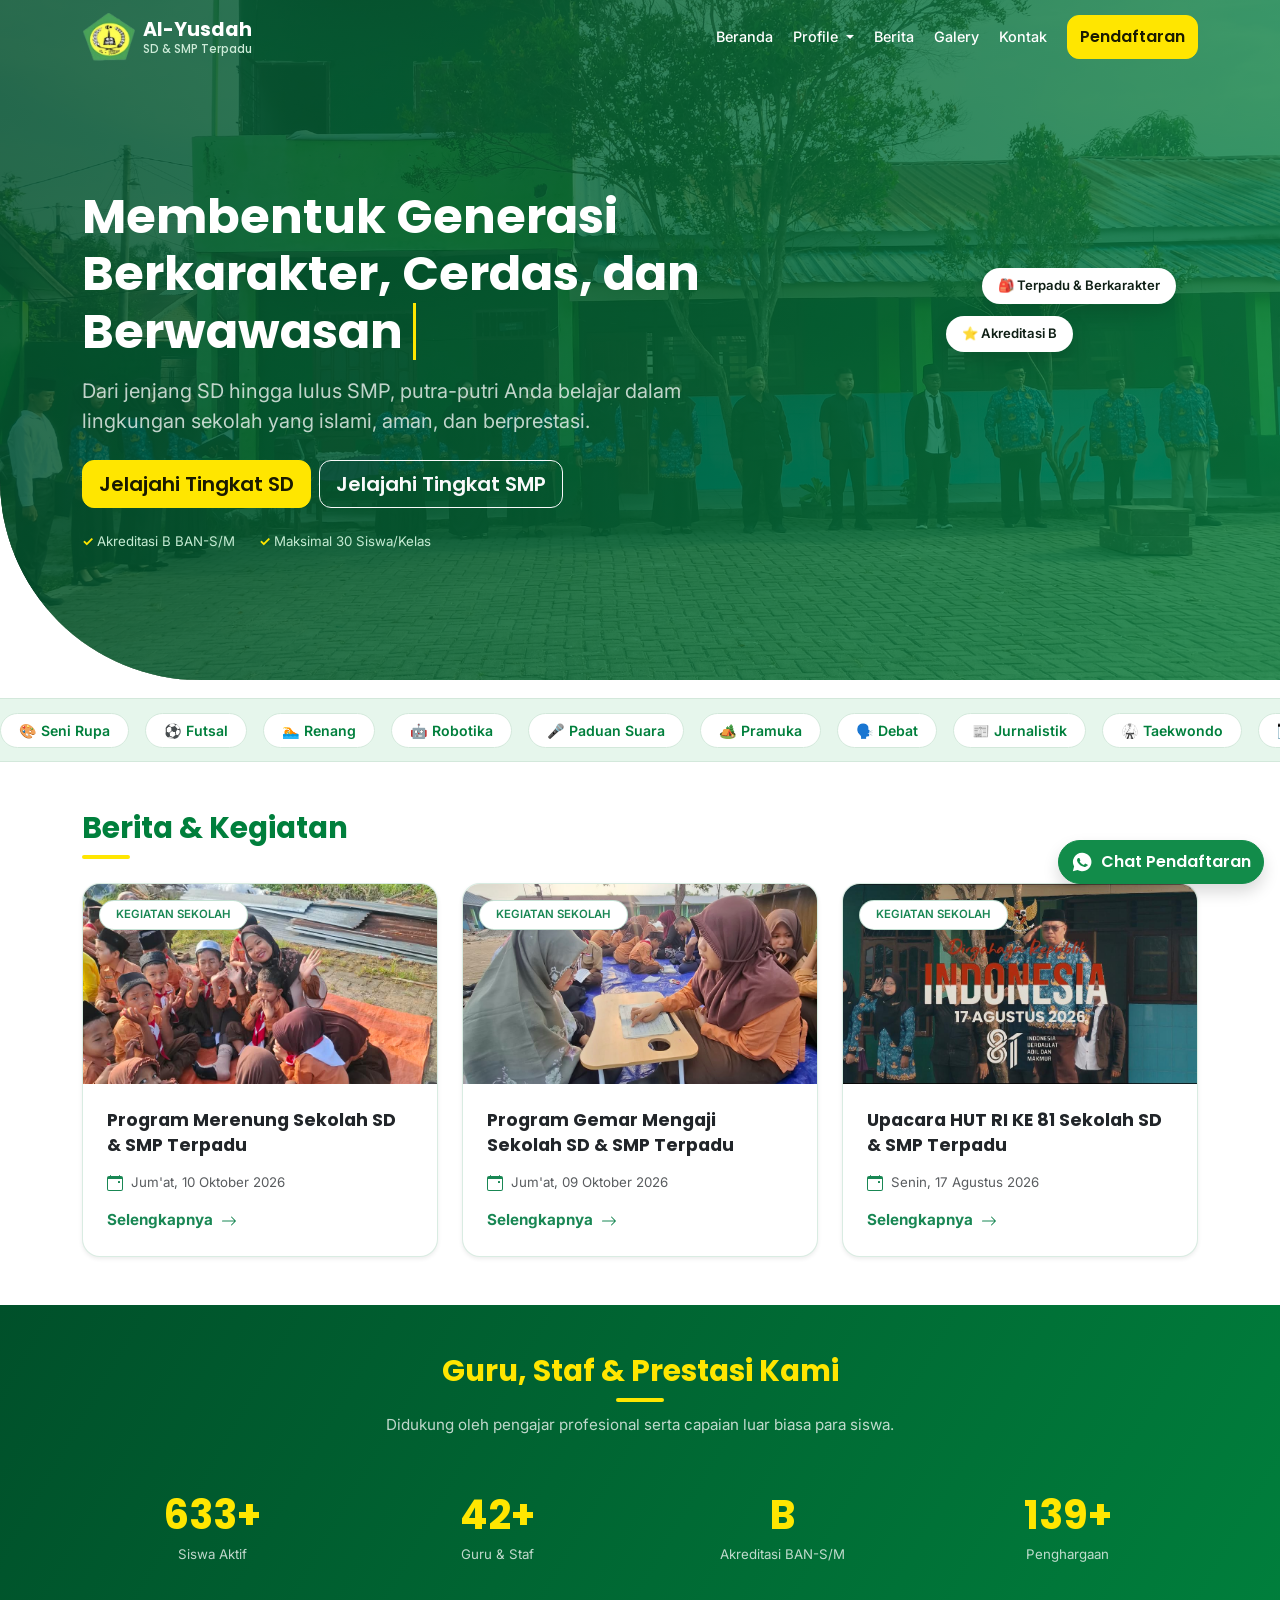
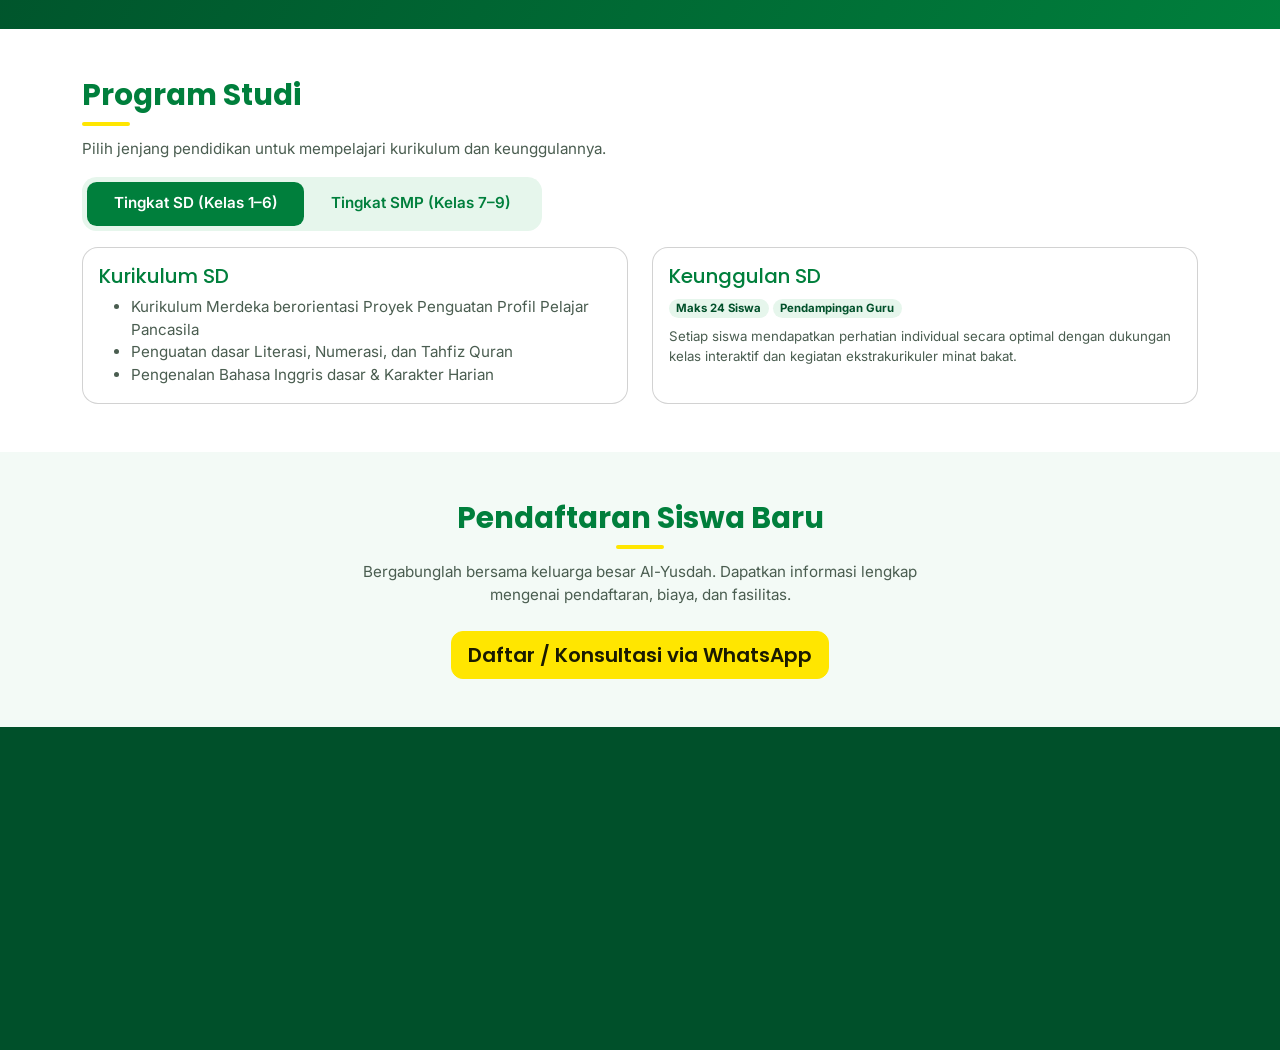
==== index.html @ a2163733 "Add files via upload" ====
<!DOCTYPE html>
<html lang="id">
<head>
  <meta charset="utf-8">
  <meta name="viewport" content="width=device-width, initial-scale=1, viewport-fit=cover">
  <title>Al-Yusdah — SD & SMP Terpadu</title>
  <meta name="description" content="Website Resmi Sekolah SD & SMP Terpadu Al-Yusdah - Membentuk Generasi Berkarakter, Cerdas, dan Berwawasan Global.">
  <meta name="theme-color" content="#007F3C">
  <link rel="icon" href="gambar/favicon.png">

  <!-- Sambungkan lebih awal ke server font & Bootstrap -->
  <link rel="preconnect" href="https://cdn.jsdelivr.net" crossorigin>
  <link rel="preconnect" href="https://fonts.googleapis.com">
  <link rel="preconnect" href="https://fonts.gstatic.com" crossorigin>

  <!-- Foto hero dimuat paling awal -->
  <link rel="preload" as="image" type="image/webp" fetchpriority="high"
        imagesrcset="gambar/hero-800.webp 800w, gambar/hero-1280.wep 1280w, gambar/hero-1920.webp 1920w" imagesizes="100vw">

  <!-- Font -->
  <link rel="preload" as="style" href="https://fonts.googleapis.com/css2?family=Inter:wght@400;500;600&family=Poppins:wght@600;700&display=swap" onload="this.onload=null;this.rel='stylesheet'">
  <noscript><link rel="stylesheet" href="https://fonts.googleapis.com/css2?family=Inter:wght@400;500;600&family=Poppins:wght@600;700&display=swap"></noscript>

  <!-- Bootstrap 5 -->
  <link href="https://cdn.jsdelivr.net/npm/bootstrap@5.3.8/dist/css/bootstrap.min.css" rel="stylesheet" integrity="sha384-sRIl4kxILFvY47J16cr9ZwB07vP4J8+LH7qKQnuqkuIAvNWLzeN8tE5YBujZqJLB" crossorigin="anonymous">

  <!-- Style kustom -->
  <link rel="stylesheet" href="css/style.css">
</head>

<body data-bs-spy="scroll" data-bs-target="#navMenu" data-bs-root-margin="-30% 0px -150% 0px" data-bs-smooth-scroll="true" tabindex="0">

  <!-- ============ MENU NAVBAR ============ -->
  <header class="site-header" id="siteHeader">
    <nav class="navbar navbar-expand-lg">
      <div class="container">

        <a class="navbar-brand d-flex align-items-center gap-2 fw-bold" href="#beranda">
          <picture>
            <img src="gambar/logo-alyusdah.png" alt="Logo Al-Yusdah" width="53" height="48" decoding="async">
          </picture>
          <span class="lh-sm">Al-Yusdah<small class="d-block fw-medium brand-sub">SD &amp; SMP Terpadu</small></span>
        </a>

        <button class="navbar-toggler" type="button" data-bs-toggle="collapse" data-bs-target="#navMenu" aria-controls="navMenu" aria-expanded="false" aria-label="Buka menu">
          <span class="navbar-toggler-icon"></span>
        </button>

        <div class="collapse navbar-collapse" id="navMenu">
          <ul class="navbar-nav ms-auto align-items-lg-center gap-lg-1 pt-3 pt-lg-0">
            <li class="nav-item"><a class="nav-link" href="index.html">Beranda</a></li>
            
            <!-- Dropdown Menu Profile -->
            <li class="nav-item dropdown">
              <a class="nav-link dropdown-toggle" href="#" id="profileDropdown" role="button" data-bs-toggle="dropdown" aria-expanded="false">
                Profile
              </a>
              <ul class="dropdown-menu border-0 shadow-sm" aria-labelledby="profileDropdown">
                <li><a class="dropdown-item" href="sambutan.html">Sambutan</a></li>
                <li><a class="dropdown-item" href="profil.html">Profil Sekolah</a></li>
                <li><a class="dropdown-item" href="guru.html">Guru &amp; Staf</a></li>
                <li><a class="dropdown-item" href="#eskul">Ekstrakurikuler</a></li>
              </ul>
            </li>

            <li class="nav-item"><a class="nav-link" href="berita.html">Berita</a></li>
            <li class="nav-item"><a class="nav-link" href="galery.html">Galery</a></li>
            <li class="nav-item"><a class="nav-link" href="kontak.html">Kontak</a></li>
            <li class="nav-item ms-lg-2 mt-2 mt-lg-0 pb-3 pb-lg-0"><a class="btn btn-warning w-100" href="#daftar">Pendaftaran</a></li>
          </ul>
        </div>

      </div>
    </nav>
  </header>

  <main>

    <!-- ============ HERO ============ -->
    <section class="hero d-flex align-items-center text-white" id="beranda">
      <picture class="hero-bg">
        <img src="gambar/secion-hero.jpeg" alt="" width="1280" height="960" fetchpriority="high" decoding="async">
      </picture>

      <div class="container position-relative">
        <span class="floating-badge fb-1 d-none d-lg-block">🎒 Terpadu &amp; Berkarakter</span>
        <span class="floating-badge fb-2 d-none d-lg-block">⭐ Akreditasi B</span>

        <div class="col-lg-8 col-xl-7">
          <h1 class="fw-bold display-5 mb-3 karakter">Membentuk Generasi Berkarakter, Cerdas, dan Berwawasan <span class="typing-text-1">Global</span></h1>
          <h2 class="fw-bold display-5 mb-3 selamat">Selamat Datang Di Website <span class="typing-text">Alyusdah</span></h2>
          <p class="fs-5 mb-4 text-white opacity-75 paragraf">Dari jenjang SD hingga lulus SMP, putra-putri Anda belajar dalam lingkungan sekolah yang islami, aman, dan berprestasi.</p>

          <div class="d-flex flex-wrap gap-2 mb-4">
            <a class="btn btn-warning btn-lg btn-custom" href="#program" data-tab="tab-btn-sd">Jelajahi Tingkat SD</a>
            <a class="btn btn-outline-light btn-lg btn-custom" href="#program" data-tab="tab-btn-smp">Jelajahi Tingkat SMP</a>
          </div>

          <div class="d-flex flex-wrap column-gap-4 row-gap-1 small trust-badges">
            <span>Akreditasi B BAN-S/M</span>
            <span>Maksimal 30 Siswa/Kelas</span>
          </div>
        </div>
      </div>
    </section>

    <!-- ============ EKSTRAKURIKULER (PITA MARQUEE) ============ -->
    <div class="marquee" id="eskul" aria-label="Ekstrakurikuler">
      <div class="marquee-track" id="marqueeTrack">
        <span>🎨 Seni Rupa</span>
        <span>⚽ Futsal</span>
        <span>🏊 Renang</span>
        <span>🤖 Robotika</span>
        <span>🎤 Paduan Suara</span>
        <span>🏕️ Pramuka</span>
        <span>🗣️ Debat</span>
        <span>📰 Jurnalistik</span>
        <span>🥋 Taekwondo</span>
        <span>🎹 Musik</span>
      </div>
    </div>


    <!-- ============ BERITA ============ -->
    <section class="py-5 cv-auto" id="berita">
      <div class="container">
        <h2 class="sec-title mb-4">Berita &amp; Kegiatan</h2>

        <div class="row row-cols-1 row-cols-md-2 row-cols-lg-3 g-4">
          
          <!-- Card Berita 1 -->
          <div class="col">
            <div class="card card-berita h-100 border-success shadow-sm">
              <div class="position-relative overflow-hidden card-img-wrapper">
                <span class="badge bg-white text-success position-absolute top-0 start-0 m-3 shadow-sm rounded-pill px-3 py-2 fw-semibold border border-success border-opacity-25">
                  KEGIATAN SEKOLAH
                </span>
                <img src="gambar/berita-1.jpeg" class="card-img-top news-img" alt="Gerakan Penghijauan Sekolah" loading="lazy" decoding="async">
              </div>
              <div class="card-body d-flex flex-column p-4">
                <h3 class="h5 fw-bold text-dark mb-3 news-title">
                  Program Merenung Sekolah SD &amp; SMP Terpadu
                </h3>
                <div class="text-muted small mb-3 d-flex align-items-center gap-2">
                  <svg xmlns="http://www.w3.org/2000/svg" width="16" height="16" fill="currentColor" class="bi bi-calendar-event text-success" viewBox="0 0 16 16">
                    <path d="M11 6.5a.5.5 0 0 1 .5-.5h1a.5.5 0 0 1 .5.5v1a.5.5 0 0 1-.5.5h-1a.5.5 0 0 1-.5-.5z"/>
                    <path d="M3.5 0a.5.5 0 0 1 .5.5V1h8V.5a.5.5 0 0 1 1 0V1h1a2 2 0 0 1 2 2v11a2 2 0 0 1-2 2H2a2 2 0 0 1-2-2V3a2 2 0 0 1 2-2h1V.5a.5.5 0 0 1 .5-.5M1 4v10a1 1 0 0 0 1 1h12a1 1 0 0 0 1-1V4z"/>
                  </svg>
                  <span>Jum'at, 10 Oktober 2026</span>
                </div>
                <a href="#" class="text-success text-decoration-none fw-bold mt-auto d-inline-flex align-items-center gap-2 news-link">
                  Selengkapnya 
                  <svg xmlns="http://www.w3.org/2000/svg" width="16" height="16" fill="currentColor" class="bi bi-arrow-right" viewBox="0 0 16 16">
                    <path fill-rule="evenodd" d="M1 8a.5.5 0 0 1 .5-.5h11.793l-3.147-3.146a.5.5 0 0 1 .708-.708l4 4a.5.5 0 0 1 0 .708l-4 4a.5.5 0 0 1-.708-.708L13.293 8.5H1.5A.5.5 0 0 1 1 8"/>
                  </svg>
                </a>
              </div>
            </div>
          </div>

          <!-- Card Berita 2 -->
          <div class="col">
            <div class="card card-berita h-100 border-success shadow-sm">
              <div class="position-relative overflow-hidden card-img-wrapper">
                <span class="badge bg-white text-success position-absolute top-0 start-0 m-3 shadow-sm rounded-pill px-3 py-2 fw-semibold border border-success border-opacity-25">
                  KEGIATAN SEKOLAH
                </span>
                <img src="gambar/berita-3.jpeg" class="card-img-top news-img" alt="Gerakan Penghijauan Sekolah" loading="lazy" decoding="async">
              </div>
              <div class="card-body d-flex flex-column p-4">
                <h3 class="h5 fw-bold text-dark mb-3 news-title">
                  Program Gemar Mengaji Sekolah SD &amp; SMP Terpadu
                </h3>
                <div class="text-muted small mb-3 d-flex align-items-center gap-2">
                  <svg xmlns="http://www.w3.org/2000/svg" width="16" height="16" fill="currentColor" class="bi bi-calendar-event text-success" viewBox="0 0 16 16">
                    <path d="M11 6.5a.5.5 0 0 1 .5-.5h1a.5.5 0 0 1 .5.5v1a.5.5 0 0 1-.5.5h-1a.5.5 0 0 1-.5-.5z"/>
                    <path d="M3.5 0a.5.5 0 0 1 .5.5V1h8V.5a.5.5 0 0 1 1 0V1h1a2 2 0 0 1 2 2v11a2 2 0 0 1-2 2H2a2 2 0 0 1-2-2V3a2 2 0 0 1 2-2h1V.5a.5.5 0 0 1 .5-.5M1 4v10a1 1 0 0 0 1 1h12a1 1 0 0 0 1-1V4z"/>
                  </svg>
                  <span>Jum'at, 09 Oktober 2026</span>
                </div>
                <a href="#" class="text-success text-decoration-none fw-bold mt-auto d-inline-flex align-items-center gap-2 news-link">
                  Selengkapnya 
                  <svg xmlns="http://www.w3.org/2000/svg" width="16" height="16" fill="currentColor" class="bi bi-arrow-right" viewBox="0 0 16 16">
                    <path fill-rule="evenodd" d="M1 8a.5.5 0 0 1 .5-.5h11.793l-3.147-3.146a.5.5 0 0 1 .708-.708l4 4a.5.5 0 0 1 0 .708l-4 4a.5.5 0 0 1-.708-.708L13.293 8.5H1.5A.5.5 0 0 1 1 8"/>
                  </svg>
                </a>
              </div>
            </div>
          </div>

          <!-- Card Berita 3 -->
          <div class="col">
            <div class="card card-berita h-100 border-success shadow-sm">
              <div class="position-relative overflow-hidden card-img-wrapper">
                <span class="badge bg-white text-success position-absolute top-0 start-0 m-3 shadow-sm rounded-pill px-3 py-2 fw-semibold border border-success border-opacity-25">
                  KEGIATAN SEKOLAH
                </span>
                <img src="gambar/berita-2.jpeg" class="card-img-top news-img" alt="Gerakan Penghijauan Sekolah" loading="lazy" decoding="async">
              </div>
              <div class="card-body d-flex flex-column p-4">
                <h3 class="h5 fw-bold text-dark mb-3 news-title">
                  Upacara HUT RI KE 81 Sekolah SD &amp; SMP Terpadu
                </h3>
                <div class="text-muted small mb-3 d-flex align-items-center gap-2">
                  <svg xmlns="http://www.w3.org/2000/svg" width="16" height="16" fill="currentColor" class="bi bi-calendar-event text-success" viewBox="0 0 16 16">
                    <path d="M11 6.5a.5.5 0 0 1 .5-.5h1a.5.5 0 0 1 .5.5v1a.5.5 0 0 1-.5.5h-1a.5.5 0 0 1-.5-.5z"/>
                    <path d="M3.5 0a.5.5 0 0 1 .5.5V1h8V.5a.5.5 0 0 1 1 0V1h1a2 2 0 0 1 2 2v11a2 2 0 0 1-2 2H2a2 2 0 0 1-2-2V3a2 2 0 0 1 2-2h1V.5a.5.5 0 0 1 .5-.5M1 4v10a1 1 0 0 0 1 1h12a1 1 0 0 0 1-1V4z"/>
                  </svg>
                  <span>Senin, 17 Agustus 2026</span>
                </div>
                <a href="#" class="text-success text-decoration-none fw-bold mt-auto d-inline-flex align-items-center gap-2 news-link">
                  Selengkapnya 
                  <svg xmlns="http://www.w3.org/2000/svg" width="16" height="16" fill="currentColor" class="bi bi-arrow-right" viewBox="0 0 16 16">
                    <path fill-rule="evenodd" d="M1 8a.5.5 0 0 1 .5-.5h11.793l-3.147-3.146a.5.5 0 0 1 .708-.708l4 4a.5.5 0 0 1 0 .708l-4 4a.5.5 0 0 1-.708-.708L13.293 8.5H1.5A.5.5 0 0 1 1 8"/>
                  </svg>
                </a>
              </div>
            </div>
          </div>


        </div>
      </div>
    </section>


    <!-- ============ FASILITAS ============ -->
    <!-- <section class="py-5 bg-soft cv-auto" id="fasilitas">
      <div class="container">
        <h2 class="sec-title">Fasilitas Modern</h2>
        <p class="text-secondary mb-4">Sarana lengkap untuk menunjang kegiatan belajar mengajar yang efektif.</p>

        <div class="row row-cols-1 row-cols-sm-2 row-cols-lg-3 g-4">
          <div class="col"><div class="card card-lift h-100"><div class="card-body">
            <div class="icon-box mb-3">💻</div>
            <h3 class="h6 fw-semibold">Laboratorium Komputer</h3>
            <p class="text-secondary small mb-0">Komputer modern dengan akses internet berkecepatan tinggi untuk pembelajaran IT.</p>
          </div></div></div>
          <div class="col"><div class="card card-lift h-100"><div class="card-body">
            <div class="icon-box mb-3">📚</div>
            <h3 class="h6 fw-semibold">Perpustakaan Lengkap</h3>
            <p class="text-secondary small mb-0">Koleksi buku pembelajaran, literatur Islami, dan ruang baca yang nyaman.</p>
          </div></div></div>
          <div class="col"><div class="card card-lift h-100"><div class="card-body">
            <div class="icon-box mb-3">⚽</div>
            <h3 class="h6 fw-semibold">Lapangan Olahraga</h3>
            <p class="text-secondary small mb-0">Area olahraga serbaguna untuk Futsal, Basket, Voli, dan Upacara Bendera.</p>
          </div></div></div>
          <div class="col"><div class="card card-lift h-100"><div class="card-body">
            <div class="icon-box mb-3">❄️</div>
            <h3 class="h6 fw-semibold">Ruang Kelas Ber-AC</h3>
            <p class="text-secondary small mb-0">Ruang belajar bersih, sejuk, dilengkapi proyektor multimedia.</p>
          </div></div></div>
          <div class="col"><div class="card card-lift h-100"><div class="card-body">
            <div class="icon-box mb-3">🔬</div>
            <h3 class="h6 fw-semibold">Laboratorium Sains</h3>
            <p class="text-secondary small mb-0">Peralatan praktikum IPA lengkap untuk eksplorasi eksperimen langsung.</p>
          </div></div></div>
          <div class="col"><div class="card card-lift h-100"><div class="card-body">
            <div class="icon-box mb-3">🚌</div>
            <h3 class="h6 fw-semibold">Antar-Jemput</h3>
            <p class="text-secondary small mb-0">Armada bus sekolah aman dengan pendamping staf terpercaya.</p>
          </div></div></div>
        </div>
      </div>
    </section> -->

    <!-- ============ PRESTASI & GURU / STAF ============ -->
    <section class="py-5 stats-section text-white cv-auto" id="guru">
      <div class="container">
        <div class="text-center mb-4">
          <h2 class="sec-title text-warning" id="prestasi">Guru, Staf &amp; Prestasi Kami</h2>
          <p class="text-white opacity-75">Didukung oleh pengajar profesional serta capaian luar biasa para siswa.</p>
        </div>

        <div class="row row-cols-2 row-cols-md-4 g-4 text-center my-3">
          <div class="col"><div class="stat-num" data-target="850">850+</div><p class="opacity-75 small mb-0">Siswa Aktif</p></div>
          <div class="col"><div class="stat-num" data-target="64">64+</div><p class="opacity-75 small mb-0">Guru &amp; Staf</p></div>
          <div class="col"><div class="stat-num">B</div><p class="opacity-75 small mb-0">Akreditasi BAN-S/M</p></div>
          <div class="col"><div class="stat-num" data-target="210">210+</div><p class="opacity-75 small mb-0">Penghargaan</p></div>
        </div>

        <!-- <div class="row row-cols-1 row-cols-md-3 g-3 mt-3">
          <div class="col"><div class="bg-white text-secondary border-start border-5 border-warning rounded-3 p-3 h-100">
            <b class="d-block text-body">Juara 1 OSN Matematika</b>Tingkat Kota Medan, Kategori SMP
          </div></div>
          <div class="col"><div class="bg-white text-secondary border-start border-5 border-warning rounded-3 p-3 h-100">
            <b class="d-block text-body">Sekolah Adiwiyata</b>Penghargaan Lingkungan Hidup Tingkat Provinsi
          </div></div>
          <div class="col"><div class="bg-white text-secondary border-start border-5 border-warning rounded-3 p-3 h-100">
            <b class="d-block text-body">Juara 2 Cerdas Cermat</b>Kompetisi Literasi SD Tingkat Kota
          </div></div>
        </div> -->
      </div>
    </section>
    
    
    <!-- ============ PROGRAM ============ -->
    <section class="py-5 cv-auto" id="program">
      <div class="container">
        <h2 class="sec-title">Program Studi</h2>
        <p class="text-secondary">Pilih jenjang pendidikan untuk mempelajari kurikulum dan keunggulannya.</p>

        <ul class="nav nav-pills my-3" role="tablist">
          <li class="nav-item flex-fill" role="presentation"><button class="nav-link active w-100" id="tab-btn-sd" data-bs-toggle="pill" data-bs-target="#tab-sd" type="button" role="tab" aria-controls="tab-sd" aria-selected="true">Tingkat SD (Kelas 1–6)</button></li>
          <li class="nav-item flex-fill" role="presentation"><button class="nav-link w-100" id="tab-btn-smp" data-bs-toggle="pill" data-bs-target="#tab-smp" type="button" role="tab" aria-controls="tab-smp" aria-selected="false">Tingkat SMP (Kelas 7–9)</button></li>
        </ul>

        <div class="tab-content">
          <!-- Isi tab SD -->
          <div class="tab-pane fade show active" id="tab-sd" role="tabpanel" aria-labelledby="tab-btn-sd" tabindex="0">
            <div class="row row-cols-1 row-cols-md-2 g-4">
              <div class="col"><div class="card card-lift h-100"><div class="card-body">
                <h3 class="h5 text-primary">Kurikulum SD</h3>
                <ul class="text-secondary mb-0">
                  <li>Kurikulum Merdeka berorientasi Proyek Penguatan Profil Pelajar Pancasila</li>
                  <li>Penguatan dasar Literasi, Numerasi, dan Tahfiz Quran</li>
                  <li>Pengenalan Bahasa Inggris dasar &amp; Karakter Harian</li>
                </ul>
              </div></div></div>
              <div class="col"><div class="card card-lift h-100"><div class="card-body">
                <h3 class="h5 text-primary">Keunggulan SD</h3>
                <div class="mb-2">
                  <span class="badge rounded-pill bg-primary-subtle text-primary-emphasis">Maks 24 Siswa</span>
                  <span class="badge rounded-pill bg-primary-subtle text-primary-emphasis">Pendampingan Guru</span>
                </div>
                <p class="text-secondary small mb-0">Setiap siswa mendapatkan perhatian individual secara optimal dengan dukungan kelas interaktif dan kegiatan ekstrakurikuler minat bakat.</p>
              </div></div></div>
            </div>
          </div>

          <!-- Isi tab SMP -->
          <div class="tab-pane fade" id="tab-smp" role="tabpanel" aria-labelledby="tab-btn-smp" tabindex="0">
            <div class="row row-cols-1 row-cols-md-2 g-4">
              <div class="col"><div class="card card-lift h-100"><div class="card-body">
                <h3 class="h5 text-primary">Kurikulum SMP</h3>
                <ul class="text-secondary mb-0">
                  <li>Penguatan bidang STEM (Sains, Teknologi, Engineering, dan Matematika)</li>
                  <li>Program Bahasa Inggris Praktis dan Digital Literacy</li>
                  <li>Bimbingan Persiapan SMA Unggulan &amp; Konseling Karir</li>
                </ul>
              </div></div></div>
              <div class="col"><div class="card card-lift h-100"><div class="card-body">
                <h3 class="h5 text-primary">Keunggulan SMP</h3>
                <div class="mb-2">
                  <span class="badge rounded-pill bg-primary-subtle text-primary-emphasis">Public Speaking</span>
                  <span class="badge rounded-pill bg-primary-subtle text-primary-emphasis">Riset Sederhana</span>
                </div>
                <p class="text-secondary small mb-0">Pengembangan kepemimpinan, organisasi, serta persiapan siswa berprestasi dalam kompetisi akademik maupun non-akademik.</p>
              </div></div></div>
            </div>
          </div>
        </div>
      </div>
    </section>

    

    <!-- ============ PENDAFTARAN ============ -->
    <section class="py-5 bg-soft text-center cv-auto" id="daftar">
      <div class="container">
        <h2 class="sec-title">Pendaftaran Siswa Baru</h2>
        <p class="text-secondary col-lg-6 mx-auto mb-4">Bergabunglah bersama keluarga besar Al-Yusdah. Dapatkan informasi lengkap mengenai pendaftaran, biaya, dan fasilitas.</p>
        <a class="btn btn-warning btn-lg" href="https://wa.me/6281200000000?text=Halo%20Admin%20Al-Yusdah,%20saya%20ingin%20bertanya%20informasi%20pendaftaran." target="_blank" rel="noopener">Daftar / Konsultasi via WhatsApp</a>
      </div>
    </section>

  </main>

  <!-- ============ FOOTER ============ -->
  <footer id="kontak" class="bg-brand-dark text-white pt-5 pb-3 cv-auto">
    <div class="container">
      <div class="row g-4 mb-4">

        <div class="col-12 col-lg-5">
          <h3 class="h6 text-warning mb-3">Lokasi Sekolah</h3>
          <div class="bg-soft text-body rounded-3 p-3 text-center">
            <p class="mb-3"><strong>SD &amp; SMP Terpadu Al-Yusdah</strong><br>Jl. Pendidikan No. 12, Medan, Sumatera Utara</p>
            <a class="btn btn-primary btn-sm" href="https://www.google.com/maps?q=3.6134,98.8161" target="_blank" rel="noopener">Buka di Google Maps</a>
          </div>
        </div>

        <div class="col-12 col-sm-6 col-lg-3 ms-3">
          <h3 class="h6 text-warning mb-3">Menu</h3>
            <p class="mb-1"><a href="#beranda" class="text-white text-decoration-none opacity-75">Beranda</a></p>
            <p class="mb-1"><a href="#profil-sekolah" class="text-white text-decoration-none opacity-75">Profil Sekolah</a></p>
            <p class="mb-1"><a href="#fasilitas" class="text-white text-decoration-none opacity-75">Fasilitas</a></p>
            <p class="mb-1"><a href="#berita" class="text-white text-decoration-none opacity-75">Berita</a></p>
        </div>

        <div class="col-12 col-sm-6 col-lg-3">
          <h3 class="h6 text-warning mb-3">Kontak &amp; Operasional</h3>
          <p class="small mb-2"><strong>Jam Kerja:</strong> Senin – Jumat (07.00 – 15.00 WIB)</p>
          <p class="small mb-4"><strong>Telepon:</strong> (061) 0000-000</p>
          <h3 class="h6 text-warning mb-3">Media Sosial</h3>
          <div class="d-flex gap-2">
            <a class="btn btn-outline-light btn-sm" href="#">Instagram</a>
            <a class="btn btn-outline-light btn-sm" href="#">YouTube</a>
          </div>
        </div>

      </div>
      <div class="border-top border-light border-opacity-25 pt-3 text-center small opacity-75">
        © <span id="year">2026</span> Sekolah Terpadu Al-Yusdah. All rights reserved.
      </div>
    </div>
  </footer>

  <!-- ============ TOMBOL WHATSAPP MELAYANG ============ -->
  <a class="btn btn-success rounded-pill position-fixed bottom-0 end-0 m-3 shadow d-flex align-items-center gap-2 wa-float" href="https://wa.me/6281200000000?text=Halo%20Admin%20Al-Yusdah,%20saya%20ingin%20bertanya." target="_blank" rel="noopener" aria-label="Chat via WhatsApp">
    <svg width="22" height="22" viewBox="0 0 24 24" fill="currentColor" aria-hidden="true"><path d="M12 2a10 10 0 0 0-8.6 15l-1.4 5 5.2-1.4A10 10 0 1 0 12 2zm5.3 14.2c-.2.6-1.300 1.200-1.800 1.200-.5.100-1 .2-3.200-.7-2.700-1.100-4.400-3.800-4.600-4-.100-.2-1.100-1.400-1.100-2.700s.7-1.900.9-2.200c.2-.2.5-.3.700-.3h.5c.2 0 .4 0 .6.500l.8 2c.1.2.1.4 0 .5l-.4.600c-.1.200-.3.300-.1.600.2.300.8 1.300 1.700 2 1.100 1 2.100 1.300 2.400 1.400.3.100.5.100.6-.1l.9-1.100c.2-.2.4-.2.600-.1l1.900.9c.3.100.5.200.5.300.100.100.100.600-.1 1.200z"/></svg>
    <span class="d-none d-sm-inline">Chat Pendaftaran</span>
  </a>

  <!-- Toast Bootstrap -->
  <div class="toast-container position-fixed bottom-0 start-50 translate-middle-x p-3">
    <div id="toast" class="toast align-items-center text-bg-success border-0" role="status" aria-live="polite" aria-atomic="true">
      <div class="d-flex"><div class="toast-body" id="toastText"></div><button type="button" class="btn-close btn-close-white me-2 m-auto" data-bs-dismiss="toast" aria-label="Tutup"></button></div>
    </div>
  </div>

  <script src="https://cdn.jsdelivr.net/npm/bootstrap@5.3.8/dist/js/bootstrap.bundle.min.js" integrity="sha384-FKyoEForCGlyvwx9Hj09JcYn3nv7wiPVlz7YYwJrWVcXK/BmnVDxM+D2scQbITxI" crossorigin="anonymous" defer></script>
  <script src="js/script.js" defer></script>

</body>
</html>
---- css/style.css ----
/* =====================================================================
   STYLE.CSS : Penyesuaian Elemen & Tema Sekolah Al-Yusdah
   ===================================================================== */

/* ---------- 1. VARIABEL WARNA & TEMA ---------- */
:root {
  --bs-primary: #007F3C;
  --bs-primary-rgb: 0, 127, 60;
  --bs-primary-bg-subtle: #E6F6EC;
  --bs-primary-border-subtle: #B5E3C8;
  --bs-primary-text-emphasis: #00502A;

  --bs-warning: #FFE600;
  --bs-warning-rgb: 255, 230, 0;

  --bs-secondary: #4A5D50;
  --bs-secondary-rgb: 74, 93, 80;

  --bs-link-color: #007F3C;
  --bs-link-color-rgb: 0, 127, 60;
  --bs-link-hover-color: #00502A;
  --bs-link-hover-color-rgb: 0, 80, 42;

  --bs-body-font-family: Inter, system-ui, -apple-system, sans-serif;
  --bs-body-font-size: 0.95rem;
  --bs-body-color: #0F1F15;
  --bs-body-color-rgb: 15, 31, 21;
  --bs-border-color: #D3E8DB;

  --brand-dark: #00502A;
  --mint: #E6F6EC;
  --sage: #B5E3C8;
  --soft: #F3FAF6;
}

/* ---------- 2. PENGATURAN DASAR ---------- */
html {
  scroll-behavior: smooth;
  scroll-padding-top: 80px;
}

body {
  overflow-x: hidden;
}

h1, h2, h3, h4, h5, h6, 
.btn, 
.navbar-brand {
  font-family: Poppins, system-ui, sans-serif;
}

.bg-soft {
  background-color: var(--soft);
}

.bg-brand-dark {
  background-color: var(--brand-dark);
}

.cv-auto {
  content-visibility: auto;
  contain-intrinsic-size: auto 600px;
}

/* Judul Bagian */
.sec-title {
  color: var(--bs-primary);
  font-weight: 700;
  font-size: clamp(1.4rem, 2.5vw, 1.85rem);
  position: relative;
  padding-bottom: 0.85rem;
  margin-bottom: 0.75rem;
}

.sec-title::after {
  content: "";
  position: absolute;
  left: 0;
  bottom: 0;
  width: 48px;
  height: 4px;
  border-radius: 2px;
  background: var(--bs-warning);
}

.text-center .sec-title::after {
  left: 50%;
  transform: translateX(-50%);
}

/* ---------- 3. TOMBOL ---------- */
.btn {
  border-radius: 0.75rem;
  font-weight: 600;
  min-height: 44px;
  display: inline-flex;
  align-items: center;
  justify-content: center;
}

.btn-sm {
  min-height: 36px;
}

.btn-primary {
  --bs-btn-bg: #007F3C;
  --bs-btn-border-color: #007F3C;
  --bs-btn-hover-bg: #00502A;
  --bs-btn-hover-border-color: #00502A;
  --bs-btn-active-bg: #00502A;
  --bs-btn-active-border-color: #00502A;
  --bs-btn-disabled-bg: #007F3C;
  --bs-btn-disabled-border-color: #007F3C;
}

.btn-warning {
  --bs-btn-color: #1A1A00;
  --bs-btn-bg: #FFE600;
  --bs-btn-border-color: #FFE600;
  --bs-btn-hover-color: #1A1A00;
  --bs-btn-hover-bg: #F2D800;
  --bs-btn-hover-border-color: #F2D800;
  --bs-btn-active-color: #1A1A00;
  --bs-btn-active-bg: #E6CC00;
  --bs-btn-active-border-color: #E6CC00;
}

.wa-float {
  --bs-btn-bg: #128C4A;
  --bs-btn-border-color: #128C4A;
  --bs-btn-hover-bg: #0E7A40;
  --bs-btn-hover-border-color: #0E7A40;
  --bs-btn-hover-color: #fff;
  z-index: 1030;
  margin-bottom: max(1rem, env(safe-area-inset-bottom)) !important;
}



/* ---------- 4. HEADER & NAVBAR ---------- */
.site-header {
  position: fixed;
  top: 0;
  left: 0;
  right: 0;
  z-index: 1040;
  transition: background 0.3s, box-shadow 0.3s;
}

.site-header .navbar-brand {
  color: #fff;
  font-size: 1.2rem;
}

.site-header .brand-sub {
  color: #CDEBD8;
  font-size: 0.72rem;
}

.site-header .nav-link {
  color: #fff;
  font-size: 0.9rem;
  font-weight: 500;
  border-radius: 0.5rem;
}

.site-header .nav-link:hover,
.site-header .nav-link.active {
  background: rgba(255, 255, 255, 0.18);
  color: #fff;
}

.site-header .navbar-toggler {
  border-color: rgba(255, 255, 255, 0.55);
}

.site-header .navbar-toggler-icon {
  filter: invert(1);
}

.site-header .navbar-toggler:focus {
  box-shadow: 0 0 0 0.2rem rgba(255, 230, 0, 0.4);
}

/* Header saat di-scroll (Solid White) */
.site-header.solid {
  background: rgba(255, 255, 255, 0.96);
  box-shadow: 0 2px 14px rgba(0, 80, 42, 0.12);
}

.site-header.solid .navbar-brand {
  color: var(--bs-primary);
}

.site-header.solid .brand-sub {
  color: var(--bs-secondary);
}

.site-header.solid .nav-link {
  color: var(--bs-body-color);
}

.site-header.solid .nav-link:hover,
.site-header.solid .nav-link.active {
  background: var(--mint);
  color: var(--bs-primary);
}

.site-header.solid .navbar-toggler {
  border-color: var(--bs-border-color);
}

.site-header.solid .navbar-toggler-icon {
  filter: none;
}

/* Warna saat item dropdown diklik (Active) */
.dropdown-item:active,
.dropdown-item.active {
  background-color: #007F3C !important; /* Ubah dengan warna latar pilihanmu */
  color: #ffffff !important;           /* Ubah warna teksnya */
}

/* Warna saat kursor diarahkan ke item dropdown (Hover) */
.dropdown-item:hover {
  background-color: #e8f5e9 !important; /* Warna latar saat hover */
  color: #007F3C !important;           /* Warna teks saat hover */
}

/* Warna tombol utama dropdown saat sedang terbuka/diklik */
.dropdown-toggle.show {
  color: #007F3C !important;
}

/* ---------- 5. HERO SECTION ---------- */
.hero {
  position: relative;
  overflow: hidden;
  padding: 140px 0 80px;
  min-height: clamp(520px, 80vh, 680px);
  background: linear-gradient(135deg, var(--brand-dark), var(--bs-primary));
  border-bottom-left-radius: 200px;
  margin-bottom: 18px;
}

.hero-bg {
  position: absolute;
  inset: 0;
  z-index: 0;
}

.hero-bg img {
  width: 100%;
  height: 100%;
  object-fit: cover;
  object-position: center 60%;
  display: block;
}

.hero::before {
  content: "";
  position: absolute;
  inset: 0;
  z-index: 1;
  background: linear-gradient(105deg, rgba(0, 80, 42, 0.82) 0%, rgba(0, 127, 60, 0.75) 100%);
}

.hero > .container {
  z-index: 2;
}

.trust-badges {
  color: #C5EBD3;
}

.trust-badges span::before {
  content: "✓ ";
  color: var(--bs-warning);
  font-weight: 700;
}

.floating-badge {
  position: absolute;
  background: #fff;
  color: var(--bs-body-color);
  padding: 8px 16px;
  border-radius: 999px;
  font-weight: 600;
  font-size: 0.82rem;
  box-shadow: 0 8px 20px rgba(0, 0, 0, 0.15);
  animation: melayang 6s ease-in-out infinite;
}

.fb-1 {
  right: 3%;
  top: 22%;
}

.fb-2 {
  right: 12%;
  bottom: 55%;
  animation-delay: -3s;
}

@keyframes melayang {
  0%, 100% {
    transform: translateY(0);
  }
  50% {
    transform: translateY(-12px);
  }
}

@media (max-width: 520px) {
  .hero {
    border-bottom-left-radius: 40px;
  }
}

/* ---------- 6. KOMPONEN LAINNYA ---------- */
/* Marquee */
.marquee {
  overflow: hidden;
  background: var(--mint);
  border-block: 1px solid var(--bs-border-color);
  padding: 0.85rem 0;
  user-select: none;
}

.marquee-track {
  display: flex;
  gap: 1rem;
  width: max-content;
  animation: jalan 30s linear infinite;
  will-change: transform;
}

.marquee span {
  background: #fff;
  color: var(--bs-primary);
  border: 1px solid var(--bs-border-color);
  padding: 6px 18px;
  border-radius: 999px;
  font-weight: 600;
  font-size: 0.88rem;
  white-space: nowrap;
}

@keyframes jalan {
  to {
    transform: translateX(-50%);
  }
}

/* card berita */
/* Styling Kustom Card Berita */
.card-berita {
  border-radius: 18px !important;
  /* Border awal transparan atau abu-abu sangat tipis */
  border: 1.5px solid rgba(0, 127, 60, 0.15) !important; 
  overflow: hidden;
  transition: all 0.3s ease-in-out;
}

/* Border berubah menjadi hijau pekat (warna utama) dan card naik saat kursor diarahkan */
.card-berita:hover {
  border-color: #007F3C !important; 
  transform: translateY(-6px);
  box-shadow: 0 12px 24px rgba(0, 127, 60, 0.15) !important;
}

.card-img-wrapper {
  height: 200px;
}

.news-img {
  width: 100%;
  height: 100%;
  object-fit: cover;
}

.news-title {
  line-height: 1.4;
  font-size: 1.1rem;
}

.news-link {
  transition: gap 0.2s ease;
}

.card-berita:hover .news-link {
  gap: 8px !important;
}


/* Card & Icon */
.card {
  border-radius: 1rem;
}

.card-lift {
  transition: transform 0.25s, box-shadow 0.25s;
}

.card-lift:hover {
  transform: translateY(-4px);
  box-shadow: 0 14px 30px rgba(0, 80, 42, 0.13);
}

.icon-box {
  width: 52px;
  height: 52px;
  border-radius: 0.85rem;
  background: var(--mint);
  display: grid;
  place-items: center;
  font-size: 1.6rem;
}

.thumb {
  height: 140px;
  background: linear-gradient(135deg, var(--mint), var(--sage));
  display: grid;
  place-items: center;
  font-size: 2.8rem;
  overflow: hidden;
}

.thumb img {
  width: 100%;
  height: 100%;
  object-fit: cover;
}

/* Nav Pills */
.nav-pills {
  --bs-nav-link-color: var(--bs-primary);
  --bs-nav-pills-link-active-bg: var(--bs-primary);
  background: var(--mint);
  border-radius: 0.9rem;
  padding: 5px;
  max-width: 460px;
}

.nav-pills .nav-link {
  font-weight: 600;
  border-radius: 0.6rem;
  min-height: 44px;
}

/* Sambutan & Stats */
.sambutan-foto {
  max-width: 420px;
}

@media (min-width: 768px) {
  .sambutan-foto {
    max-width: none;
  }
}

.stats-section {
  background: linear-gradient(120deg, var(--brand-dark), var(--bs-primary));
}

.stat-num {
  font-family: Poppins, sans-serif;
  font-weight: 700;
  font-size: clamp(1.8rem, 3.5vw, 2.5rem);
  color: var(--bs-warning);
}

/* ---------- 7. SCROLLBAR HIJAU GRADASI TEBAL ---------- */
::-webkit-scrollbar {
  width: 18px;
  height: 18px;
}

::-webkit-scrollbar-track {
  background: var(--mint);
}

::-webkit-scrollbar-thumb {
  background: linear-gradient(180deg, #00A651 0%, #007F3C 55%, #00502A 100%);
  border-radius: 999px;
  border: 3px solid var(--mint);
}

::-webkit-scrollbar-thumb:hover {
  background: linear-gradient(180deg, #00C060 0%, #00903F 55%, #006A36 100%);
}






/* file sambutan */
/* =====================================================================
   STYLING DESAIN TIMELINE / JEJAK SEKOLAH
   ===================================================================== */

.span-custom{
  color: #007F3C;
}   

/* Kontainer Utama Timeline */
.timeline-wrapper {
  position: relative;
  max-width: 960px;
  margin: 0 auto;
  padding: 20px 0;
}

/* Garis Tipis Vertikal di Tengah */
.timeline-main-line {
  position: absolute;
  top: 0;
  bottom: 0;
  left: 50%;
  width: 2px;
  background-color: #007F3C; /* Warna garis biru terang */
  transform: translateX(-50%);
}

/* Baris Tiap Item Timeline */
.timeline-row {
  position: relative;
  width: 50%;
  margin-bottom: 40px;
}

.timeline-row.left {
  left: 0;
  padding-right: 45px;
}

.timeline-row.right {
  left: 50%;
  padding-left: 45px;
}

/* Titik Lingkaran di Garis Tengah */
.timeline-dot-icon {
  position: absolute;
  top: 32px;
  width: 18px;
  height: 18px;
  border-radius: 50%;
  background-color: #0f9e52; /* Biru utama */
  border: 3px solid #ffffff;
  box-shadow: 0 0 0 2px #04d867;
  z-index: 2;
}

.timeline-row.left .timeline-dot-icon {
  right: -9px;
}

.timeline-row.right .timeline-dot-icon {
  left: -9px;
}

/* Kotak Kartu Timeline */
.timeline-box {
  background: #ffffff;
  border: 1.5px solid #dbeafe; /* Border biru lembut */
  border-radius: 20px; /* Sudut membulat halus */
  padding: 28px 30px;
  box-shadow: 0 4px 14px rgba(37, 99, 235, 0.03);
  transition: all 0.3s ease;
}

.timeline-box:hover {
  border-color: #04d867;
  box-shadow: 0 8px 24px rgba(37, 99, 235, 0.08);
}

/* Badge Tahun Oval */
.badge-year {
  display: inline-block;
  background-color: #016b32;
  color: #ffffff;
  font-weight: 700;
  font-size: 0.85rem;
  padding: 6px 18px;
  border-radius: 50px;
  margin-bottom: 16px;
}

/* Judul & Deskripsi Teks */
.timeline-title {
  font-size: 1.35rem;
  font-weight: 700;
  color: #0f172a;
  margin-bottom: 12px;
}

.timeline-desc {
  color: #64748b;
  font-size: 0.95rem;
  line-height: 1.6;
  margin-bottom: 0;
}


/* Navbar Tetap/Selalu Muncul untuk Halaman Sub (seperti sambutan.html) */
.site-header-static {
  background-color: #ffffff;
  position: sticky;
  top: 0;
  z-index: 1030;
}

.site-header-static .nav-link {
  color: #333333 !important;
  font-weight: 500;
}

.site-header-static .nav-link:hover,
.site-header-static .nav-link.active {
  color: #007F3C !important; /* Warna hijau khas Al-Yusdah */
}

.site-header-static .navbar-brand {
  color: #111111 !important;
}


/* Responsif untuk Layar Ponsel/HP */
@media (max-width: 767.98px) {
  .timeline-main-line {
    left: 20px;
  }
  .timeline-row {
    width: 100%;
    padding-left: 50px !important;
    padding-right: 0 !important;
  }
  .timeline-row.right {
    left: 0;
  }
  .timeline-row.left .timeline-dot-icon,
  .timeline-row.right .timeline-dot-icon {
    left: 11px;
  }
}





/* Firefox Fallback */
@supports not selector(::-webkit-scrollbar) {
  html {
    scrollbar-color: #007F3C #E6F6EC;
    scrollbar-width: auto;
  }
}

/* Accessibility: Reduced Motion */
@media (prefers-reduced-motion: reduce) {
  *, ::before, ::after {
    animation: none !important;
    transition: none !important;
    scroll-behavior: auto !important;
  }
}

/* lebar layar penuh  */

@media (min-width: 546px) {
  .selamat {
    display: none !important;
  }

}






/* hp file index.html */

@media (max-width: 546px) {

  .hero {
  position: relative;
  overflow: hidden;
  padding: 140px 0 80px;
  min-height: clamp(430px, 80vh, 200px) !important;
  background: linear-gradient(135deg, var(--brand-dark), var(--bs-primary));
  border-bottom-left-radius: 200px;
  margin-bottom: 18px;
}

.hero-bg {
  position: absolute;
  inset: 0;
  z-index: 0;
}

.hero-bg img {
  width: 100%;
  height: 100%;
  object-fit: cover;
  object-position: center 60%;
  display: block;
}

  .hero{
    min-height: clamp(520px, 80vh, 300px);
  }

  .selamat{
    margin-top: -140px;
  }

  .trust-badges{
    margin-top: -25px;
  }

  .karakter {
    display: none !important;
  }
  
  .paragraf{
    display: none !important;
    
  }
  .btn-custom{
    display: none !important;

  }

 /* ---------- EFEK MENGETIK LOOPING (KETIK - DIAN - HILANG) ---------- */
.typing-text {
  color: #F2D800;
  display: inline-block;
  overflow: hidden;
  white-space: nowrap;
  border-right: 3px solid var(--bs-warning); /* Garis kursor ketik */
  vertical-align: bottom;
  width: 0;
  animation: 
    ketikHapus 5s steps(6) infinite, /* Loop terus menerus setiap 5 detik */
    kedip 0.75s step-end infinite;
}

/* Keyframe untuk mengetik, diam sejenak, lalu terhapus */
@keyframes ketikHapus {
  0% { 
    width: 0; 
  }
  30%, 70% { 
    width: 7.7ch; /* Kata "Global" muncul sempurna & diam sejenak */
  }
  100% { 
    width: 0; /* Teks terhapus/hilang kembali */
  }
}

/* Animasi kursor berkedip */
@keyframes kedip {
  from, to { border-color: transparent; }
  50% { border-color: var(--bs-warning); }
}

}






 /* ---------- EFEK MENGETIK LOOPING (KETIK - DIAN - HILANG) ---------- */
.typing-text-1 {
  color: #F2D800;
  display: inline-block;
  overflow: hidden;
  white-space: nowrap;
  border-right: 3px solid var(--bs-warning); /* Garis kursor ketik */
  vertical-align: bottom;
  width: 0;
  animation: 
    ketikHapuss 5s steps(6) infinite, /* Loop terus menerus setiap 5 detik */
    kedip 0.75s step-end infinite;
}

/* Keyframe untuk mengetik, diam sejenak, lalu terhapus */
@keyframes ketikHapuss {
  0% { 
    width: 0; 
  }
  30%, 70% { 
    width: 5.2ch; /* Kata "Global" muncul sempurna & diam sejenak */
  }
  100% { 
    width: 0; /* Teks terhapus/hilang kembali */
  }
}

/* Animasi kursor berkedip */
@keyframes kedip {
  from, to { border-color: transparent; }
  50% { border-color: var(--bs-warning); }
}




/* file guru */
/* =====================================================================
   KONSEP HALAMAN GURU BARU (DESAIN MODERN 3 KOLOM)
   ===================================================================== */

/* Hero Banner */

/* Filter Tab Pills */
.guru-filter-pills .btn-filter {
  border: none;
  color: #475569;
  font-weight: 600;
  font-size: 0.9rem;
  transition: all 0.3s ease;
}

.guru-filter-pills .btn-filter.active,
.guru-filter-pills .btn-filter:hover {
  background-color: #007F3C;
  color: #ffffff;
}

/* Kartu Profil Guru */
.guru-card {
  position: relative;
  background: #ffffff;
  border-radius: 16px;
  padding: 24px 20px;
  height: 100%;
  border: 1px solid #e2e8f0;
  box-shadow: 0 4px 12px rgba(0, 0, 0, 0.03);
  transition: all 0.3s ease;
  overflow: hidden;
}

/* Garis Akses Horizontal Hijau di Atas Kartu */
.guru-card::before {
  content: "";
  position: absolute;
  top: 0;
  left: 0;
  right: 0;
  height: 5px;
  background-color: #007F3C;
}

.guru-card:hover {
  transform: translateY(-6px);
  box-shadow: 0 12px 28px rgba(0, 127, 60, 0.12);
  border-color: #a7f3d0;
}

/* Badge Jenjang */
.guru-badge-tag {
  display: inline-block;
  background-color: #007F3C;
  color: #ffffff;
  font-weight: 700;
  font-size: 0.78rem;
  padding: 4px 12px;
  border-radius: 50px;
  margin-bottom: 14px;
}


/* Container Foto & Hover Overlay */
.guru-img-container {
  position: relative;
  width: 100%;
  height: 230px;
  border-radius: 12px;
  overflow: hidden;
}

.guru-img-container img {
  width: 100%;
  height: 100%;
  object-fit: cover;
  object-position: top center;
  transition: transform 0.4s ease;
}

.guru-card:hover .guru-img-container img {
  transform: scale(1.05);
}

/* Social Overlay saat Hover */
.guru-social-overlay {
  position: absolute;
  inset: 0;
  background: rgba(0, 127, 60, 0.65);
  display: flex;
  align-items: center;
  justify-content: center;
  gap: 12px;
  opacity: 0;
  transition: opacity 0.3s ease;
}

.guru-card:hover .guru-social-overlay {
  opacity: 1;
}

.social-icon {
  width: 40px;
  height: 40px;
  background: #ffffff;
  color: #007F3C;
  border-radius: 50%;
  display: flex;
  align-items: center;
  justify-content: center;
  text-decoration: none;
  font-size: 1.1rem;
  transition: transform 0.2s ease;
}

.social-icon:hover {
  transform: scale(1.15);
  color: #005c2b;
}

/* Typography Kartu */
.guru-name {
  font-size: 1.2rem;
  font-weight: 700;
  color: #0f172a;
}

.guru-desc {
  color: #64748b;
  font-size: 0.88rem;
  line-height: 1.5;
  margin-bottom: 0;
}
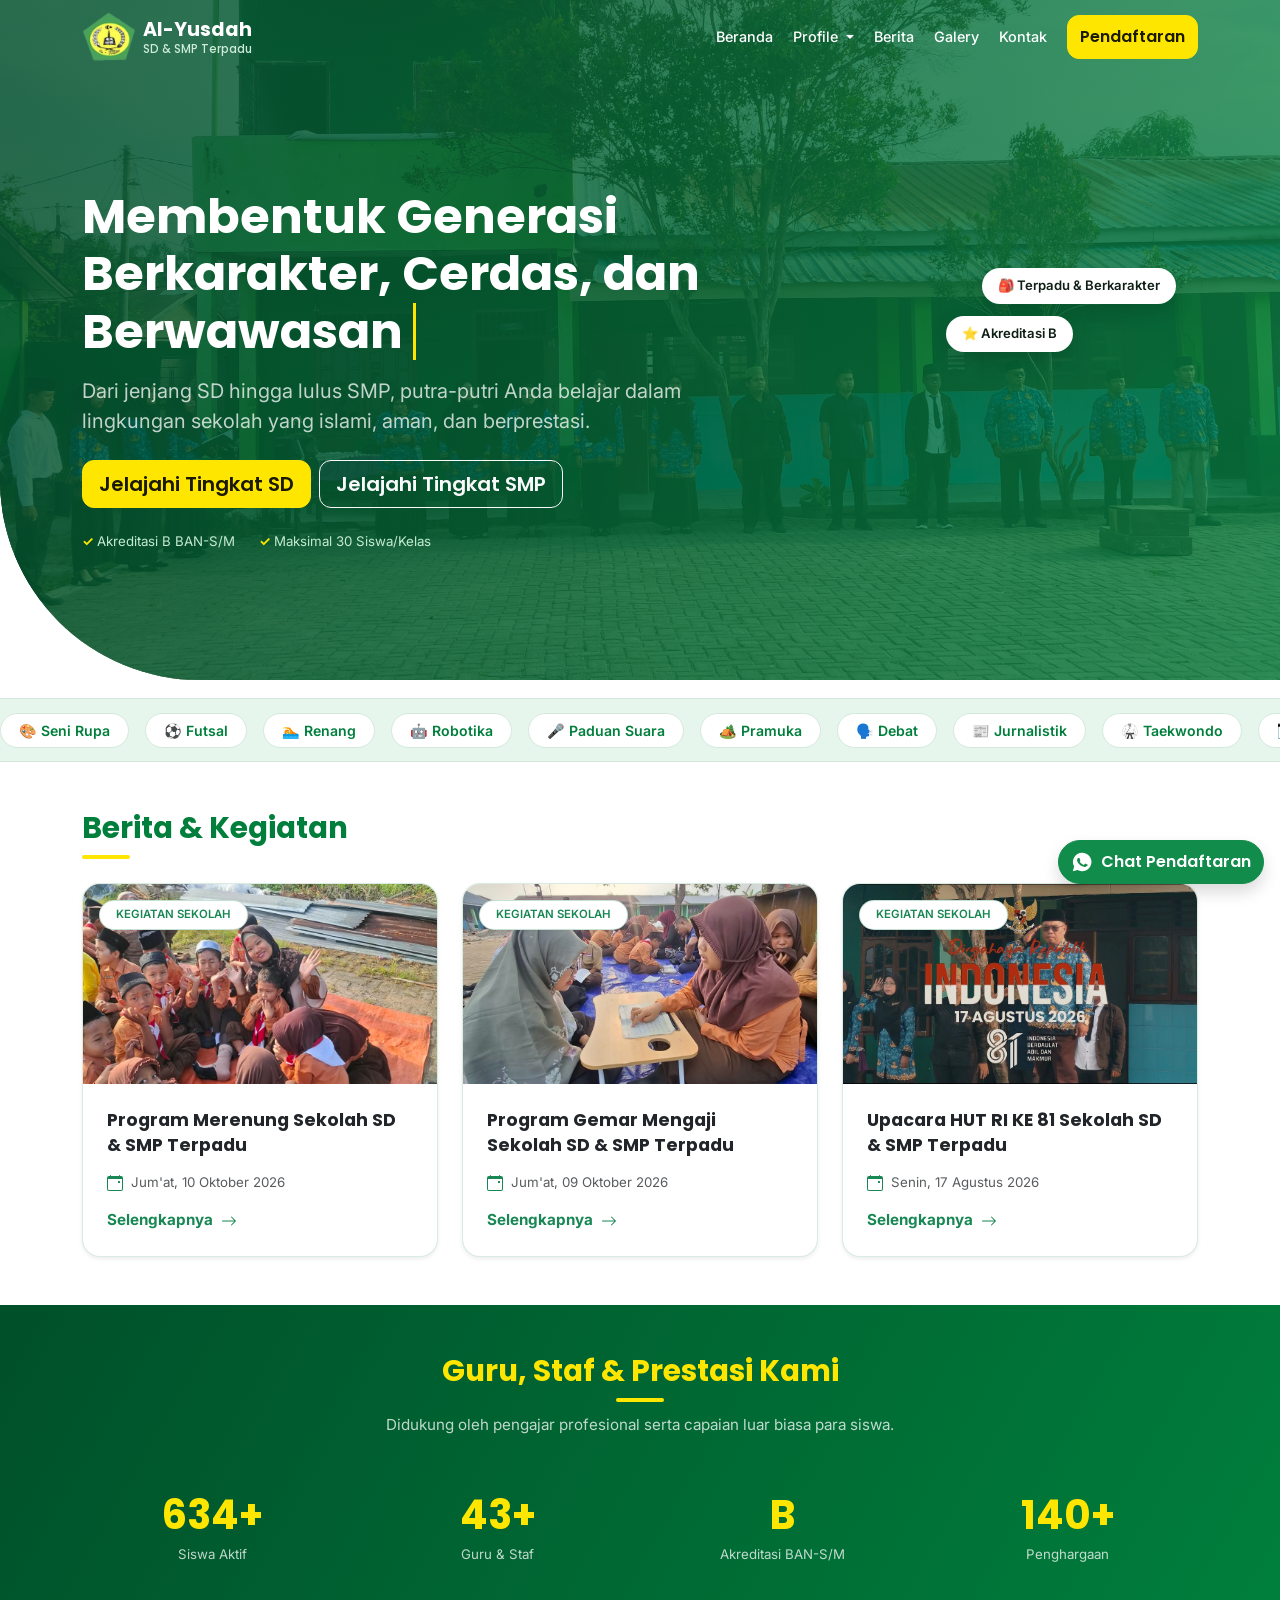
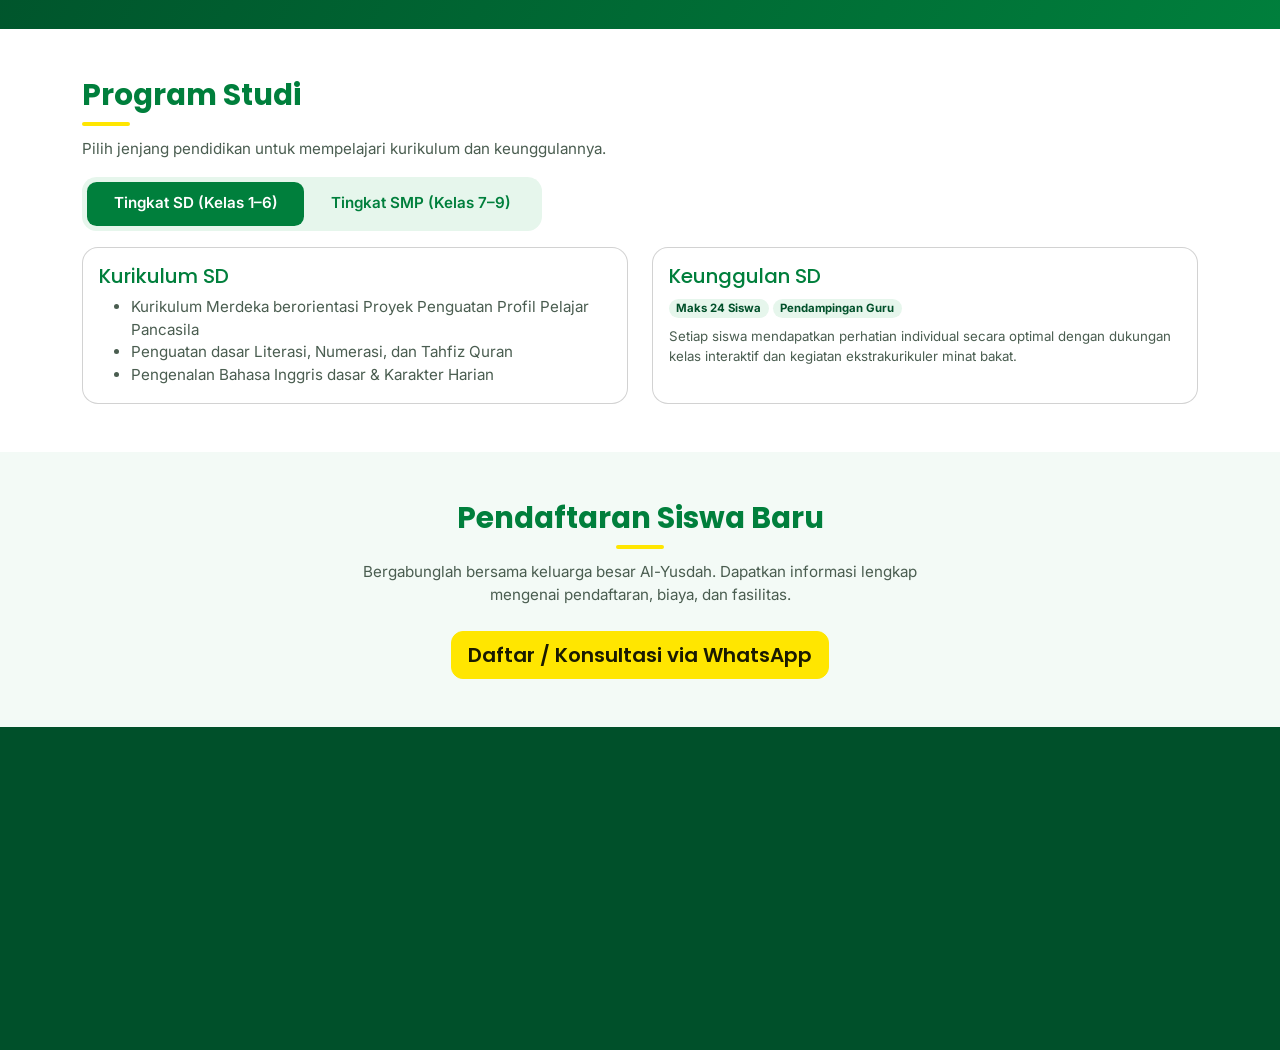
==== commit 5d95b032: "Update index.html" ====
--- a/index.html
+++ b/index.html
@@ -1,6 +1,17 @@
 <!DOCTYPE html>
 <html lang="id">
 <head>
+
+  <!-- Canonical Link -->
+  <link rel="canonical" href="https://alyusdah.sch.id/">
+
+  <!-- Meta Open Graph (Agar tampilan bagus saat link dibagikan di WA/FB/Sosmed) -->
+  <meta property="og:type" content="website">
+  <meta property="og:url" content="https://alyusdah.sch.id/">
+  <meta property="og:title" content="Al-Yusdah — SD & SMP Terpadu">
+  <meta property="og:description" content="Website Resmi Sekolah SD & SMP Terpadu Al-Yusdah - Membentuk Generasi Berkarakter, Cerdas, dan Berwawasan Global.">
+  <meta property="og:image" content="https://alyusdah.sch.id/gambar/secion-hero.jpeg">
+  
   <meta charset="utf-8">
   <meta name="viewport" content="width=device-width, initial-scale=1, viewport-fit=cover">
   <title>Al-Yusdah — SD & SMP Terpadu</title>
@@ -423,4 +434,4 @@
   <script src="js/script.js" defer></script>
 
 </body>
-</html>+</html>
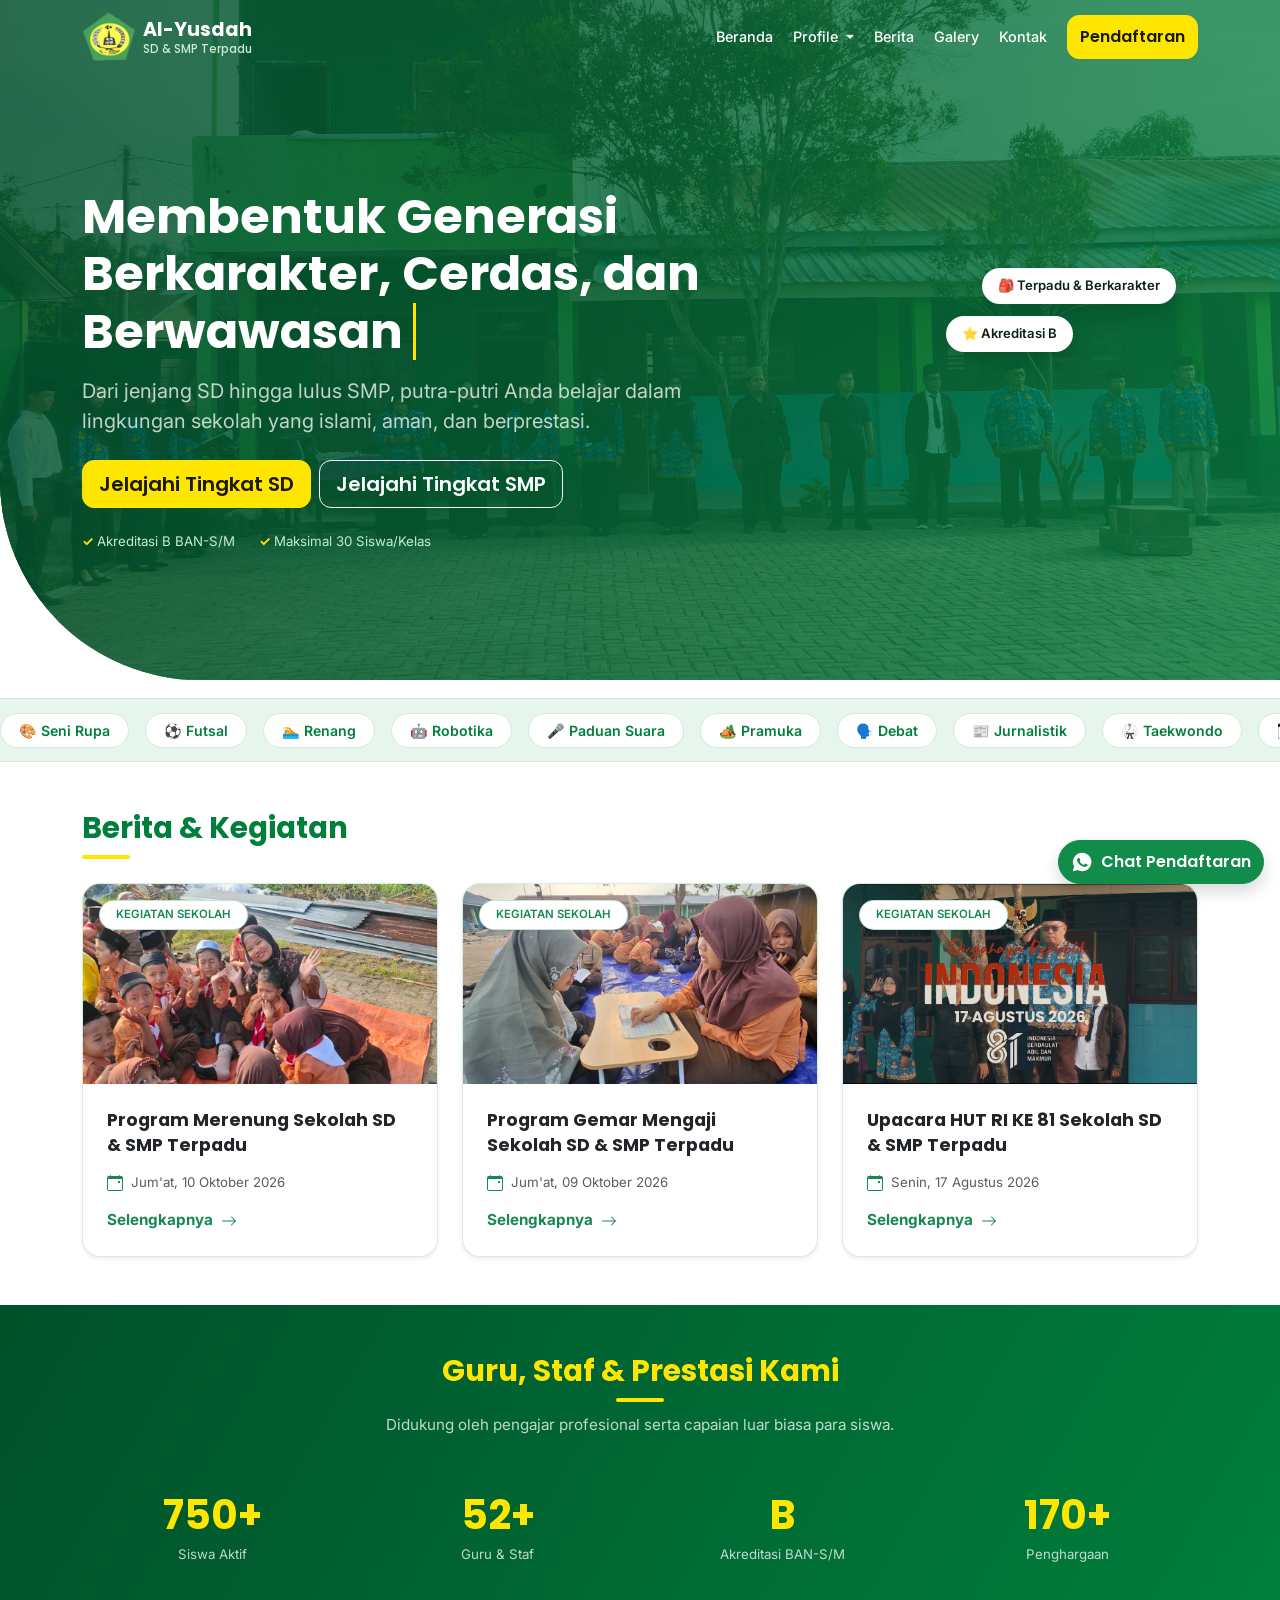
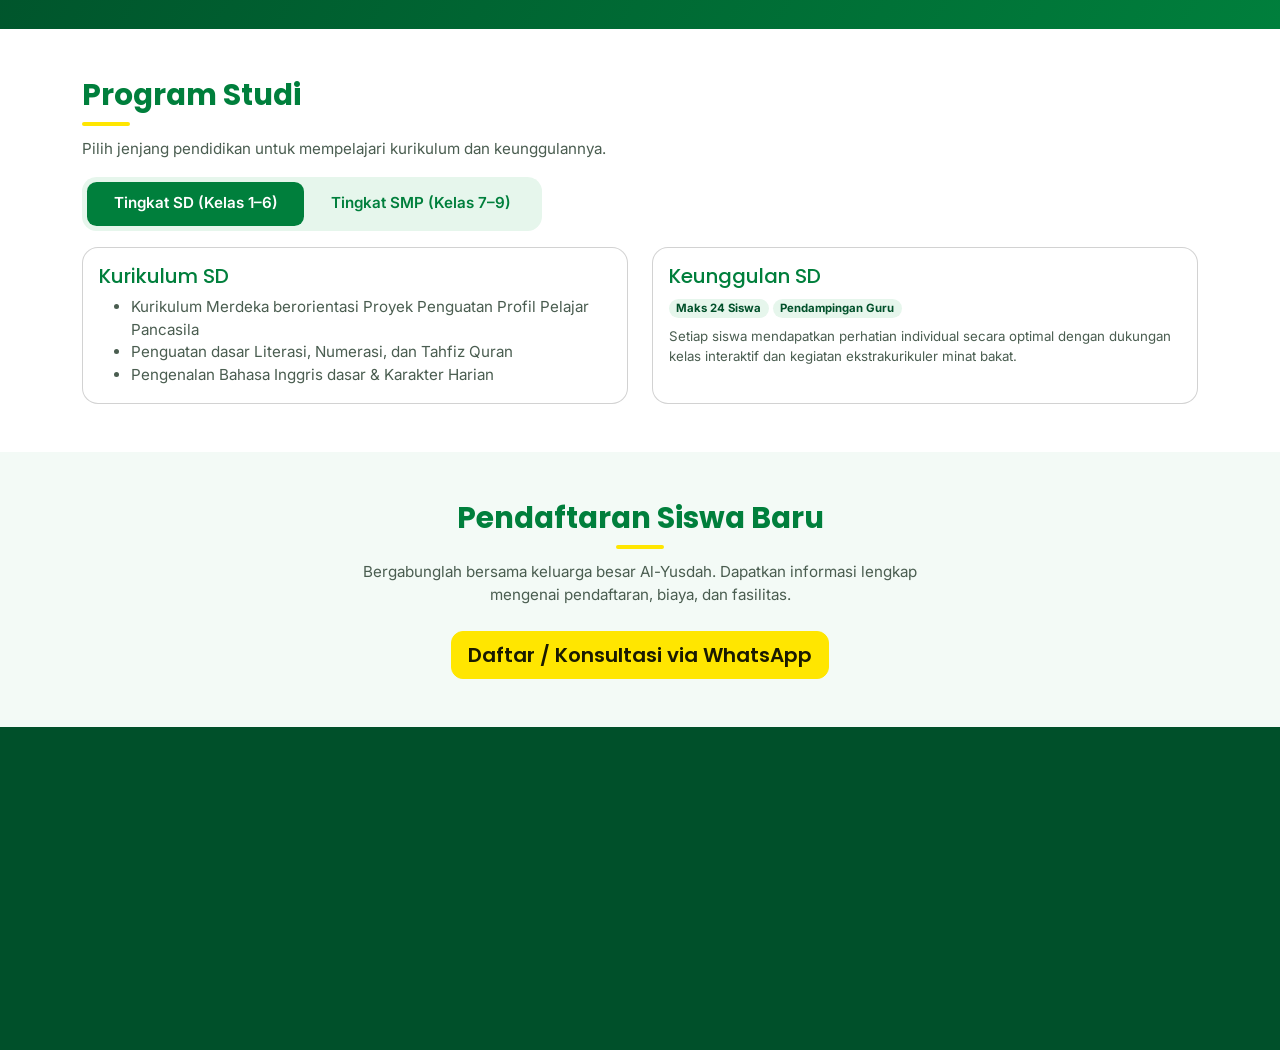
==== commit 4d00b253: "Update index.html" ====
--- a/index.html
+++ b/index.html
@@ -8,7 +8,7 @@
   <!-- Meta Open Graph (Agar tampilan bagus saat link dibagikan di WA/FB/Sosmed) -->
   <meta property="og:type" content="website">
   <meta property="og:url" content="https://alyusdah.sch.id/">
-  <meta property="og:title" content="Al-Yusdah — SD & SMP Terpadu">
+  <meta property="og:title" content="alyusdah">
   <meta property="og:description" content="Website Resmi Sekolah SD & SMP Terpadu Al-Yusdah - Membentuk Generasi Berkarakter, Cerdas, dan Berwawasan Global.">
   <meta property="og:image" content="https://alyusdah.sch.id/gambar/secion-hero.jpeg">
   
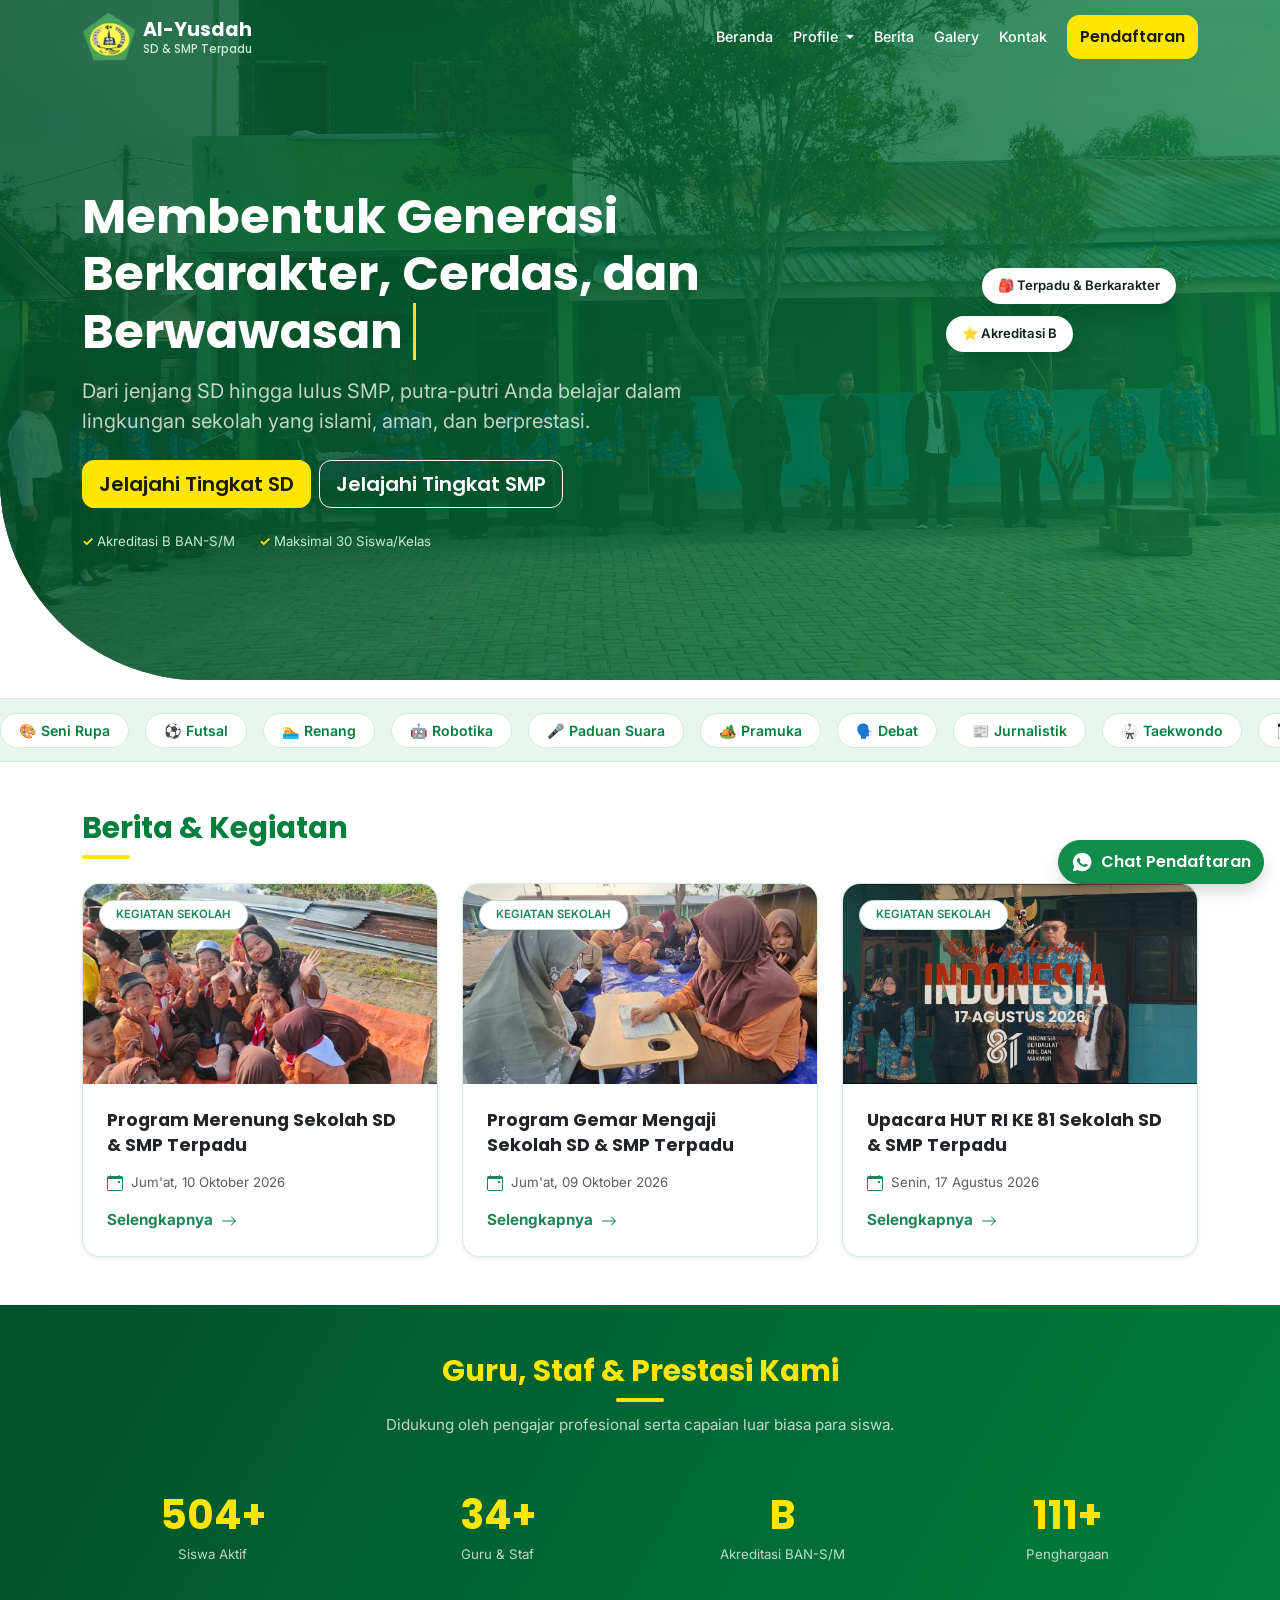
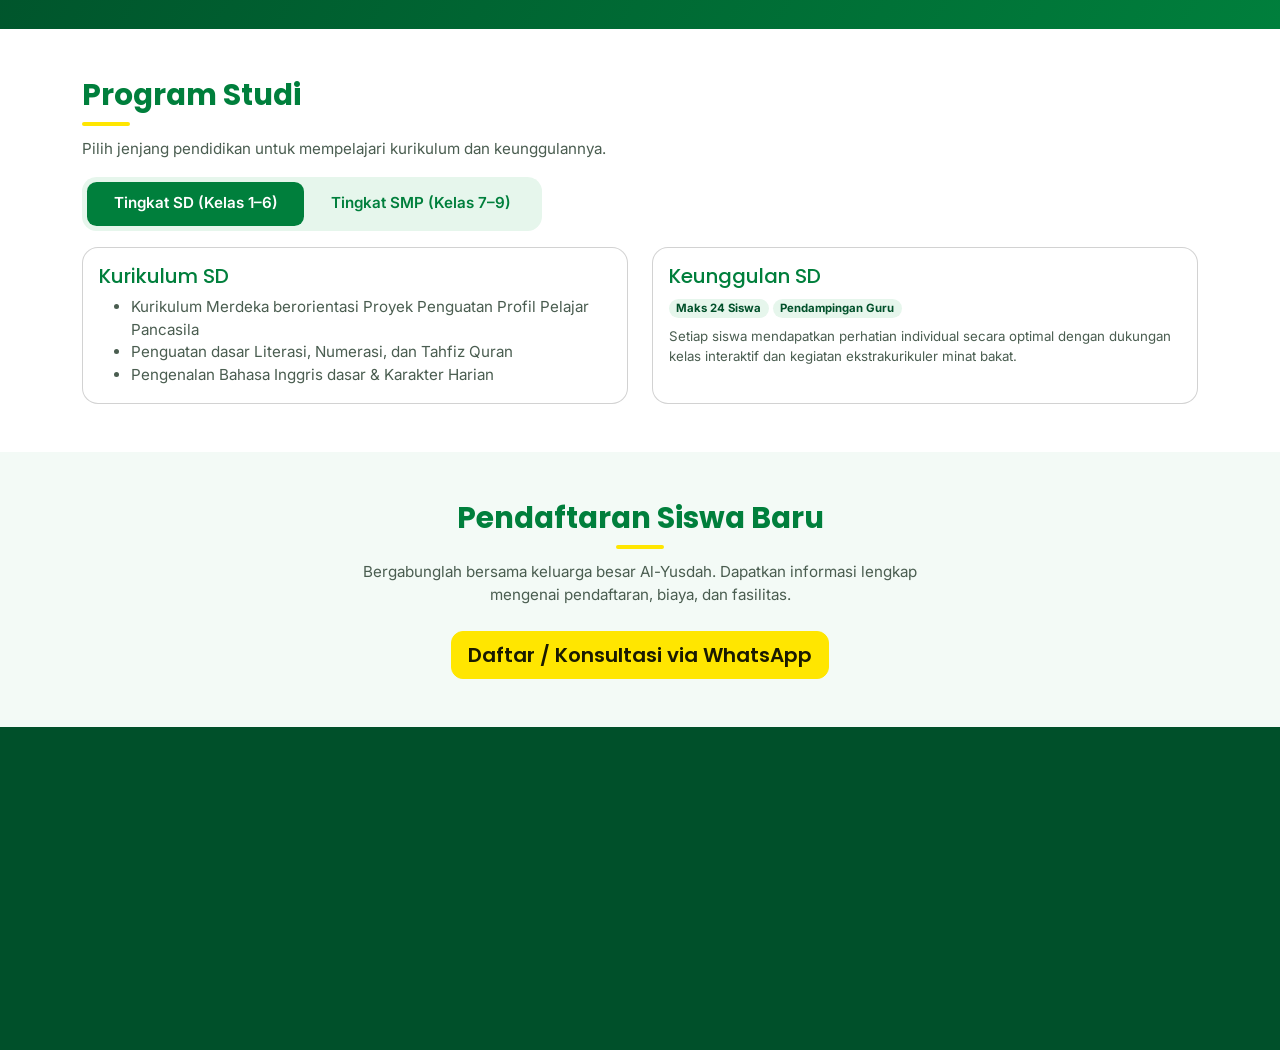
==== commit 4a5b3f69: "Update index.html" ====
--- a/index.html
+++ b/index.html
@@ -4,6 +4,7 @@
 
   <!-- Canonical Link -->
   <link rel="canonical" href="https://alyusdah.sch.id/">
+  <link rel="icon" href="gambar/logo-alyusdah.png">
 
   <!-- Meta Open Graph (Agar tampilan bagus saat link dibagikan di WA/FB/Sosmed) -->
   <meta property="og:type" content="website">
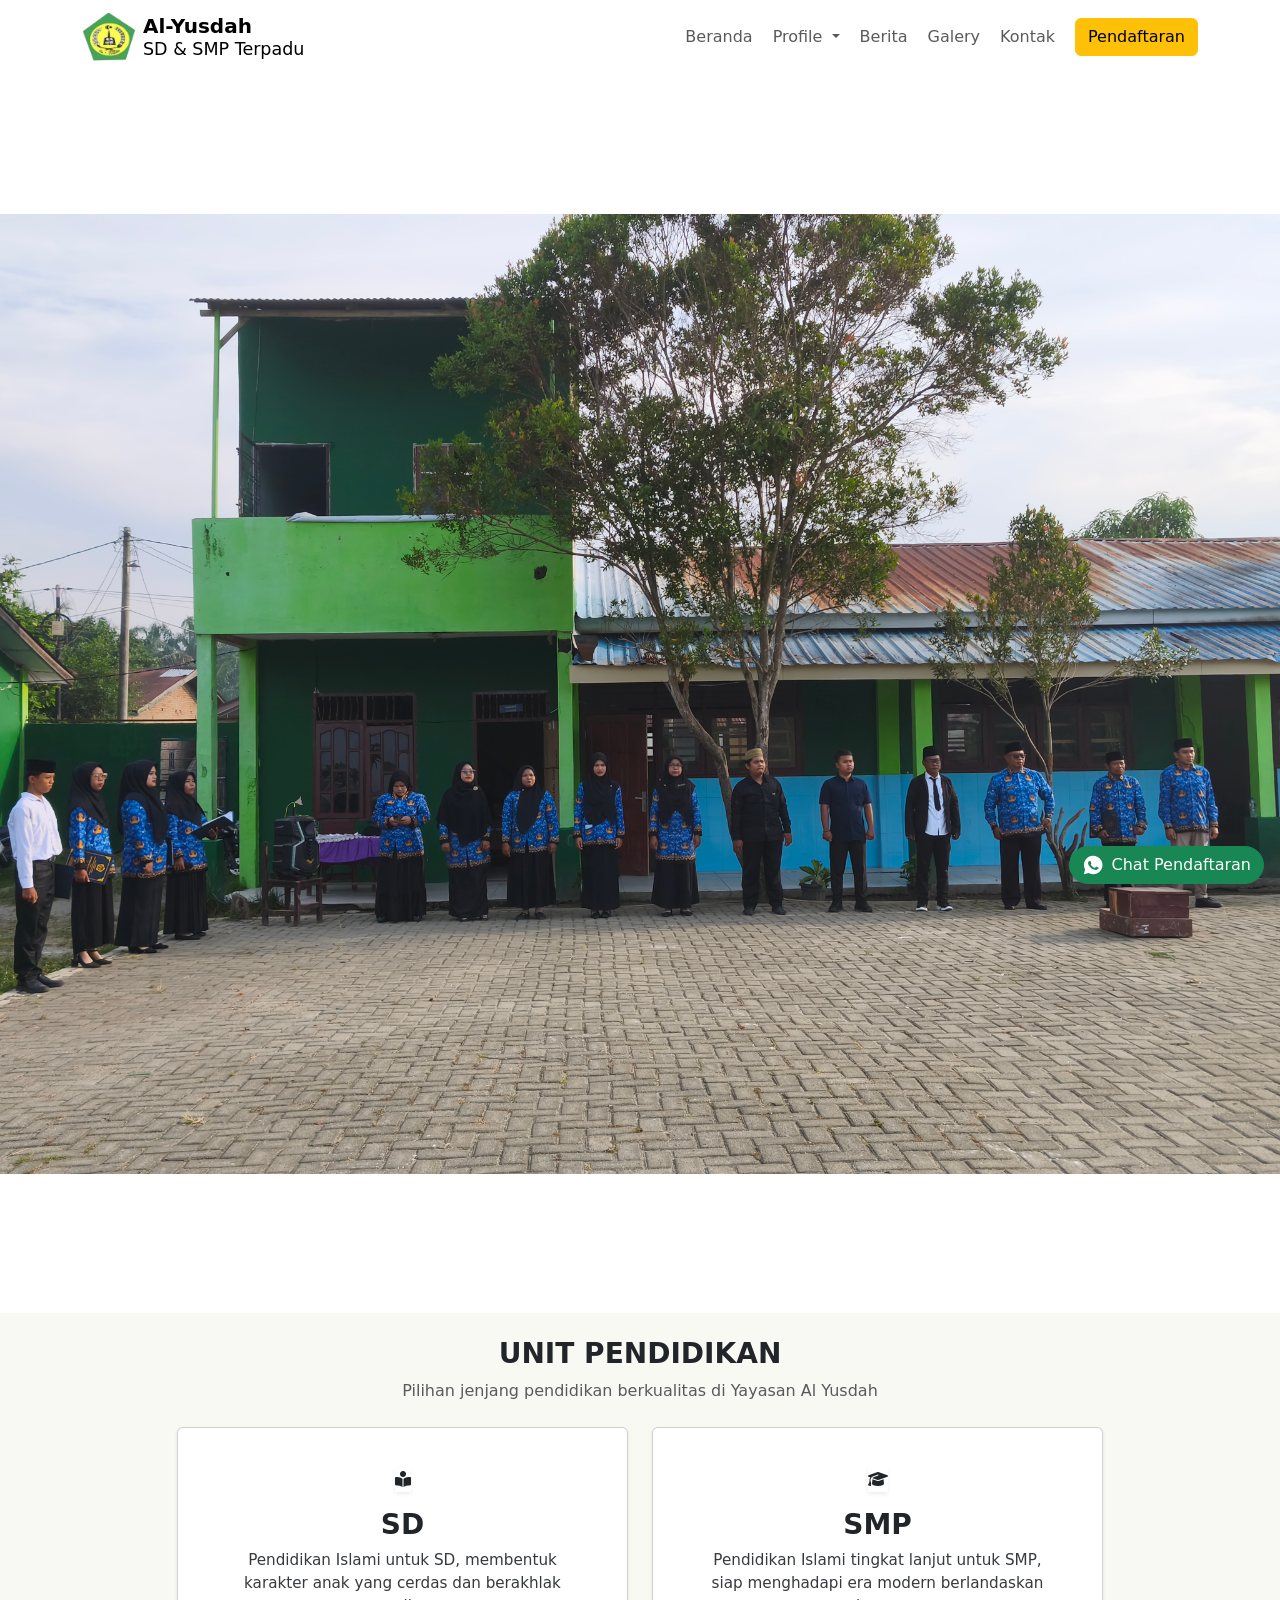
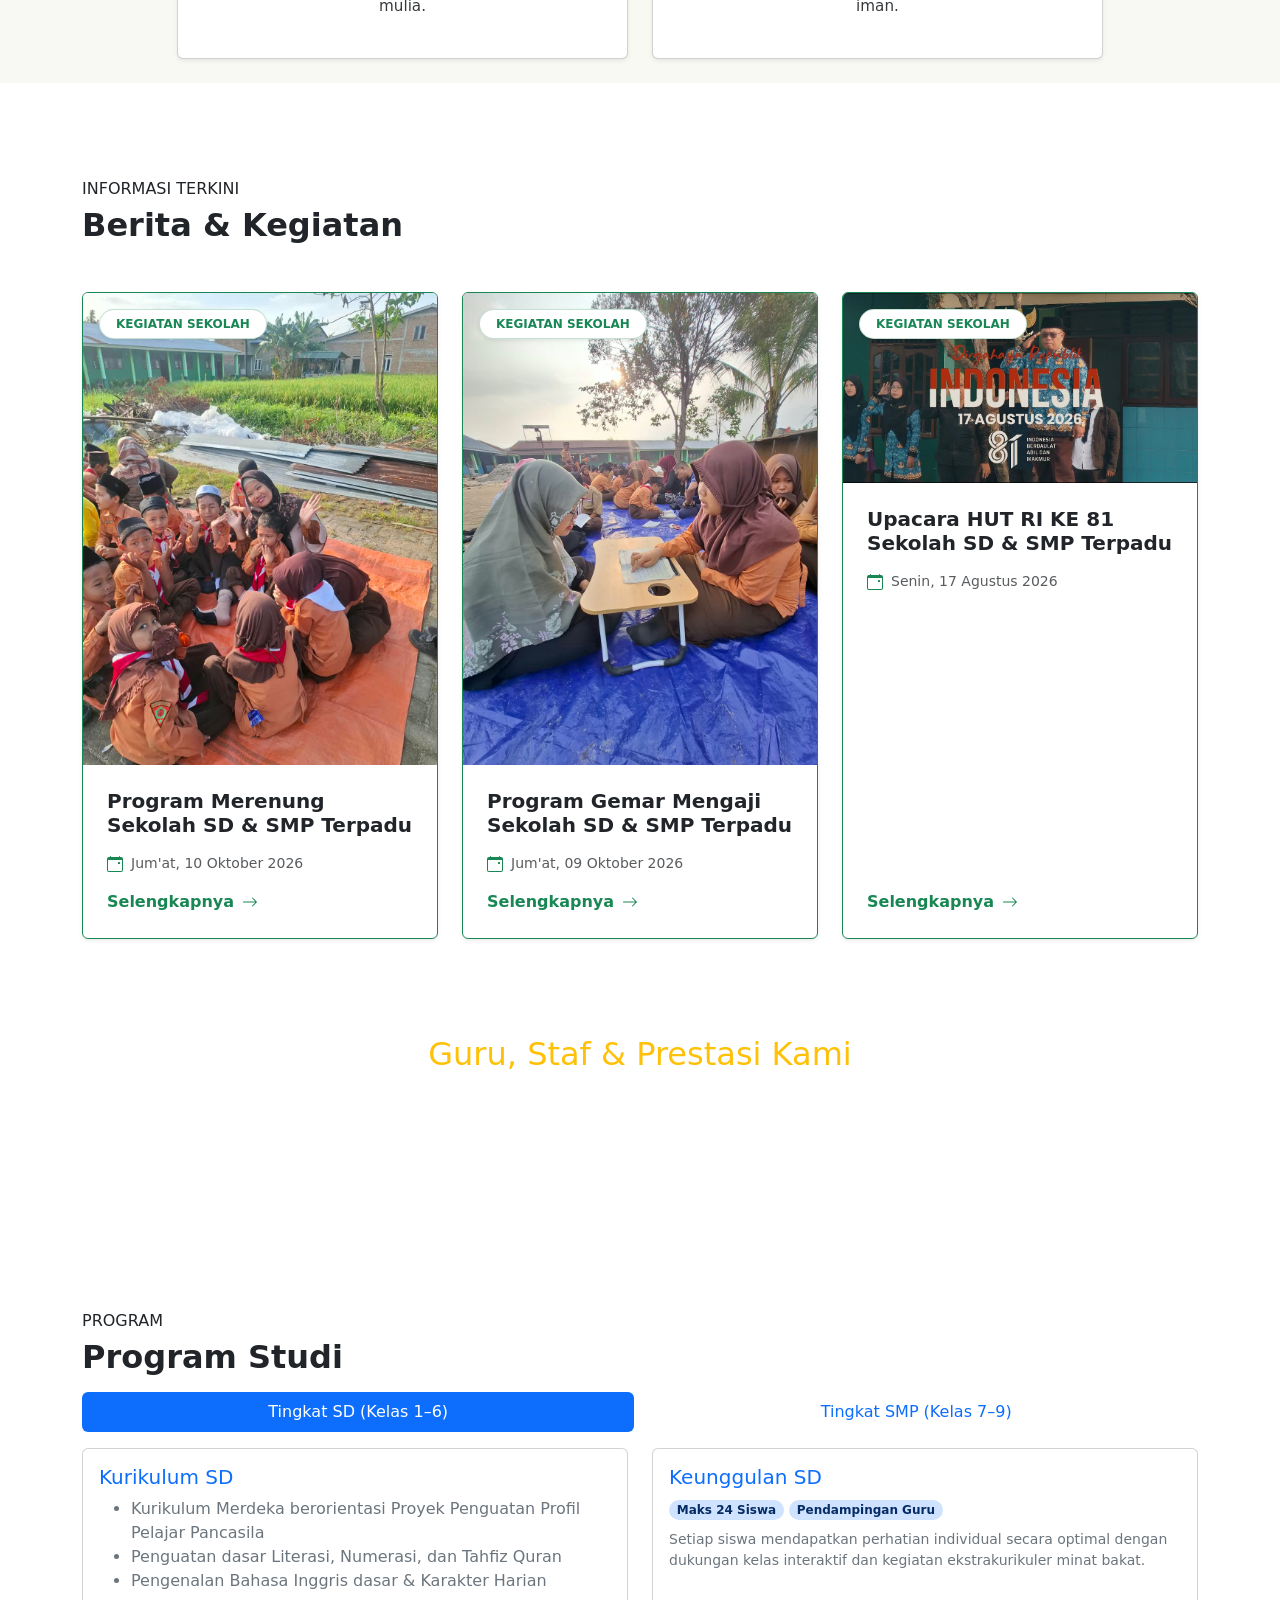
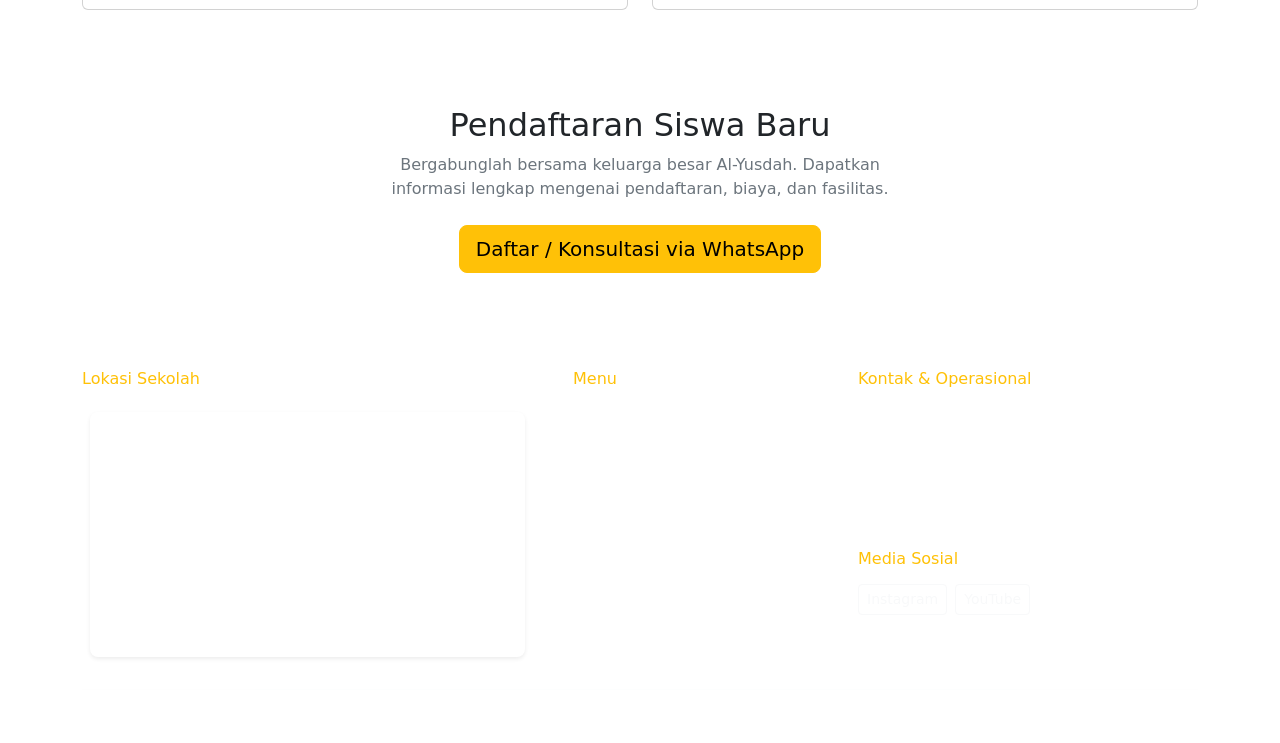
==== commit cc48b8dc: "Update index.html" ====
--- a/index.html
+++ b/index.html
@@ -33,11 +33,15 @@
   <link rel="preload" as="style" href="https://fonts.googleapis.com/css2?family=Inter:wght@400;500;600&family=Poppins:wght@600;700&display=swap" onload="this.onload=null;this.rel='stylesheet'">
   <noscript><link rel="stylesheet" href="https://fonts.googleapis.com/css2?family=Inter:wght@400;500;600&family=Poppins:wght@600;700&display=swap"></noscript>
 
+  <!-- FontAwesome untuk Ikon Unit Pendidikan -->
+  <link rel="stylesheet" href="https://cdnjs.cloudflare.com/ajax/libs/font-awesome/6.4.0/css/all.min.css">
+
   <!-- Bootstrap 5 -->
   <link href="https://cdn.jsdelivr.net/npm/bootstrap@5.3.8/dist/css/bootstrap.min.css" rel="stylesheet" integrity="sha384-sRIl4kxILFvY47J16cr9ZwB07vP4J8+LH7qKQnuqkuIAvNWLzeN8tE5YBujZqJLB" crossorigin="anonymous">
 
   <!-- Style kustom -->
   <link rel="stylesheet" href="css/style.css">
+
 </head>
 
 <body data-bs-spy="scroll" data-bs-target="#navMenu" data-bs-root-margin="-30% 0px -150% 0px" data-bs-smooth-scroll="true" tabindex="0">
@@ -71,7 +75,7 @@
                 <li><a class="dropdown-item" href="sambutan.html">Sambutan</a></li>
                 <li><a class="dropdown-item" href="profil.html">Profil Sekolah</a></li>
                 <li><a class="dropdown-item" href="guru.html">Guru &amp; Staf</a></li>
-                <li><a class="dropdown-item" href="#eskul">Ekstrakurikuler</a></li>
+                <li><a class="dropdown-item" href="pengembangan.html">Ekstrakurikuler</a></li>
               </ul>
             </li>
 
@@ -116,27 +120,53 @@
       </div>
     </section>
 
-    <!-- ============ EKSTRAKURIKULER (PITA MARQUEE) ============ -->
-    <div class="marquee" id="eskul" aria-label="Ekstrakurikuler">
-      <div class="marquee-track" id="marqueeTrack">
-        <span>🎨 Seni Rupa</span>
-        <span>⚽ Futsal</span>
-        <span>🏊 Renang</span>
-        <span>🤖 Robotika</span>
-        <span>🎤 Paduan Suara</span>
-        <span>🏕️ Pramuka</span>
-        <span>🗣️ Debat</span>
-        <span>📰 Jurnalistik</span>
-        <span>🥋 Taekwondo</span>
-        <span>🎹 Musik</span>
-      </div>
-    </div>
-
+    <!-- ============ UNIT PENDIDIKAN (SD & SMP) ============ -->
+    <section class="py-4 mb-5 cv-auto" id="unit-pendidikan" style="background-color: #F9F9F4;">
+      <div class="container">
+        <div class="text-center mb-4 unit-pendidikan">
+          <h3 class="fw-bold text-dark mb-2">UNIT PENDIDIKAN</h3>
+          <p class="text-muted">Pilihan jenjang pendidikan berkualitas di Yayasan Al Yusdah</p>
+        </div>
+
+        <div class="row justify-content-center g-4">
+          <!-- Kartu SD -->
+          <div class="col-md-5 col-lg-5">
+            <div class="card unit-card card-sd p-4 text-center shadow-sm h-100">
+              <div class="card-body d-flex flex-column justify-content-center align-items-center">
+                <div class="icon-circle mb-3 shadow-sm">
+                  <i class="fa-solid fa-book-open-reader"></i>
+                </div>
+                <h3 class="fw-bold mb-2">SD</h3>
+                <p class="card-text mb-0 px-2" style="font-size: 0.95rem; opacity: 0.9;">
+                  Pendidikan Islami untuk SD, membentuk karakter anak yang cerdas dan berakhlak mulia.
+                </p>
+              </div>
+            </div>
+          </div>
+
+          <!-- Kartu SMP -->
+          <div class="col-md-5 col-lg-5">
+            <div class="card unit-card card-smp p-4 text-center shadow-sm h-100">
+              <div class="card-body d-flex flex-column justify-content-center align-items-center">
+                <div class="icon-circle mb-3 shadow-sm">
+                  <i class="fa-solid fa-graduation-cap"></i>
+                </div>
+                <h3 class="fw-bold mb-2">SMP</h3>
+                <p class="card-text mb-0 px-2" style="font-size: 0.95rem; opacity: 0.9;">
+                  Pendidikan Islami tingkat lanjut untuk SMP, siap menghadapi era modern berlandaskan iman.
+                </p>
+              </div>
+            </div>
+          </div>
+        </div>
+      </div>
+    </section>
 
     <!-- ============ BERITA ============ -->
     <section class="py-5 cv-auto" id="berita">
       <div class="container">
-        <h2 class="sec-title mb-4">Berita &amp; Kegiatan</h2>
+        <h6 class="text-custom">INFORMASI TERKINI</h6>
+        <h2 class="fw-bold text-dark mb-5">Berita &amp; Kegiatan</h2>
 
         <div class="row row-cols-1 row-cols-md-2 row-cols-lg-3 g-4">
           
@@ -230,52 +260,9 @@
             </div>
           </div>
 
-
-        </div>
-      </div>
-    </section>
-
-
-    <!-- ============ FASILITAS ============ -->
-    <!-- <section class="py-5 bg-soft cv-auto" id="fasilitas">
-      <div class="container">
-        <h2 class="sec-title">Fasilitas Modern</h2>
-        <p class="text-secondary mb-4">Sarana lengkap untuk menunjang kegiatan belajar mengajar yang efektif.</p>
-
-        <div class="row row-cols-1 row-cols-sm-2 row-cols-lg-3 g-4">
-          <div class="col"><div class="card card-lift h-100"><div class="card-body">
-            <div class="icon-box mb-3">💻</div>
-            <h3 class="h6 fw-semibold">Laboratorium Komputer</h3>
-            <p class="text-secondary small mb-0">Komputer modern dengan akses internet berkecepatan tinggi untuk pembelajaran IT.</p>
-          </div></div></div>
-          <div class="col"><div class="card card-lift h-100"><div class="card-body">
-            <div class="icon-box mb-3">📚</div>
-            <h3 class="h6 fw-semibold">Perpustakaan Lengkap</h3>
-            <p class="text-secondary small mb-0">Koleksi buku pembelajaran, literatur Islami, dan ruang baca yang nyaman.</p>
-          </div></div></div>
-          <div class="col"><div class="card card-lift h-100"><div class="card-body">
-            <div class="icon-box mb-3">⚽</div>
-            <h3 class="h6 fw-semibold">Lapangan Olahraga</h3>
-            <p class="text-secondary small mb-0">Area olahraga serbaguna untuk Futsal, Basket, Voli, dan Upacara Bendera.</p>
-          </div></div></div>
-          <div class="col"><div class="card card-lift h-100"><div class="card-body">
-            <div class="icon-box mb-3">❄️</div>
-            <h3 class="h6 fw-semibold">Ruang Kelas Ber-AC</h3>
-            <p class="text-secondary small mb-0">Ruang belajar bersih, sejuk, dilengkapi proyektor multimedia.</p>
-          </div></div></div>
-          <div class="col"><div class="card card-lift h-100"><div class="card-body">
-            <div class="icon-box mb-3">🔬</div>
-            <h3 class="h6 fw-semibold">Laboratorium Sains</h3>
-            <p class="text-secondary small mb-0">Peralatan praktikum IPA lengkap untuk eksplorasi eksperimen langsung.</p>
-          </div></div></div>
-          <div class="col"><div class="card card-lift h-100"><div class="card-body">
-            <div class="icon-box mb-3">🚌</div>
-            <h3 class="h6 fw-semibold">Antar-Jemput</h3>
-            <p class="text-secondary small mb-0">Armada bus sekolah aman dengan pendamping staf terpercaya.</p>
-          </div></div></div>
-        </div>
-      </div>
-    </section> -->
+        </div>
+      </div>
+    </section>
 
     <!-- ============ PRESTASI & GURU / STAF ============ -->
     <section class="py-5 stats-section text-white cv-auto" id="guru">
@@ -291,27 +278,15 @@
           <div class="col"><div class="stat-num">B</div><p class="opacity-75 small mb-0">Akreditasi BAN-S/M</p></div>
           <div class="col"><div class="stat-num" data-target="210">210+</div><p class="opacity-75 small mb-0">Penghargaan</p></div>
         </div>
-
-        <!-- <div class="row row-cols-1 row-cols-md-3 g-3 mt-3">
-          <div class="col"><div class="bg-white text-secondary border-start border-5 border-warning rounded-3 p-3 h-100">
-            <b class="d-block text-body">Juara 1 OSN Matematika</b>Tingkat Kota Medan, Kategori SMP
-          </div></div>
-          <div class="col"><div class="bg-white text-secondary border-start border-5 border-warning rounded-3 p-3 h-100">
-            <b class="d-block text-body">Sekolah Adiwiyata</b>Penghargaan Lingkungan Hidup Tingkat Provinsi
-          </div></div>
-          <div class="col"><div class="bg-white text-secondary border-start border-5 border-warning rounded-3 p-3 h-100">
-            <b class="d-block text-body">Juara 2 Cerdas Cermat</b>Kompetisi Literasi SD Tingkat Kota
-          </div></div>
-        </div> -->
-      </div>
-    </section>
-    
+      </div>
+    </section>
     
     <!-- ============ PROGRAM ============ -->
     <section class="py-5 cv-auto" id="program">
       <div class="container">
-        <h2 class="sec-title">Program Studi</h2>
-        <p class="text-secondary">Pilih jenjang pendidikan untuk mempelajari kurikulum dan keunggulannya.</p>
+        
+        <h6 class="text-custom">PROGRAM</h6>
+        <h2 class="fw-bold text-dark">Program Studi</h2>
 
         <ul class="nav nav-pills my-3" role="tablist">
           <li class="nav-item flex-fill" role="presentation"><button class="nav-link active w-100" id="tab-btn-sd" data-bs-toggle="pill" data-bs-target="#tab-sd" type="button" role="tab" aria-controls="tab-sd" aria-selected="true">Tingkat SD (Kelas 1–6)</button></li>
@@ -366,8 +341,6 @@
       </div>
     </section>
 
-    
-
     <!-- ============ PENDAFTARAN ============ -->
     <section class="py-5 bg-soft text-center cv-auto" id="daftar">
       <div class="container">
@@ -386,9 +359,19 @@
 
         <div class="col-12 col-lg-5">
           <h3 class="h6 text-warning mb-3">Lokasi Sekolah</h3>
-          <div class="bg-soft text-body rounded-3 p-3 text-center">
-            <p class="mb-3"><strong>SD &amp; SMP Terpadu Al-Yusdah</strong><br>Jl. Pendidikan No. 12, Medan, Sumatera Utara</p>
-            <a class="btn btn-primary btn-sm" href="https://www.google.com/maps?q=3.6134,98.8161" target="_blank" rel="noopener">Buka di Google Maps</a>
+          <div class="bg-soft text-body rounded-3 p-2">
+            
+            <!-- Peta Langsung Nampak (Embedded Google Maps) -->
+            <div class="ratio ratio-16x9 rounded-3 overflow-hidden shadow-sm">
+              <iframe 
+                src="https://www.google.com/maps/embed?pb=!1m18!1m12!1m3!1d3981.9!2d98.8161!3d3.6134!2m3!1f0!2f0!3f0!3m2!1i1024!2i768!4f13.1!3m3!1m2!1s0x0%3A0x0!2zM8KwMzYnNDguMCJOIDk4wrA0OCc1OC4wIkU!5e0!3m2!1sid!2sid!4v1600000000000!5m2!1sid!2sid" 
+                style="border:0;" 
+                allowfullscreen="" 
+                loading="lazy" 
+                referrerpolicy="no-referrer-when-downgrade"
+                title="Lokasi SD & SMP Terpadu Al-Yusdah">
+              </iframe>
+            </div>
           </div>
         </div>
 
@@ -396,14 +379,16 @@
           <h3 class="h6 text-warning mb-3">Menu</h3>
             <p class="mb-1"><a href="#beranda" class="text-white text-decoration-none opacity-75">Beranda</a></p>
             <p class="mb-1"><a href="#profil-sekolah" class="text-white text-decoration-none opacity-75">Profil Sekolah</a></p>
-            <p class="mb-1"><a href="#fasilitas" class="text-white text-decoration-none opacity-75">Fasilitas</a></p>
             <p class="mb-1"><a href="#berita" class="text-white text-decoration-none opacity-75">Berita</a></p>
+            <p class="mb-1"><a href="#galery" class="text-white text-decoration-none opacity-75">Galery</a></p>
+            <p class="mb-1"><a href="#kontak" class="text-white text-decoration-none opacity-75">Kontak</a></p>
         </div>
 
         <div class="col-12 col-sm-6 col-lg-3">
           <h3 class="h6 text-warning mb-3">Kontak &amp; Operasional</h3>
-          <p class="small mb-2"><strong>Jam Kerja:</strong> Senin – Jumat (07.00 – 15.00 WIB)</p>
-          <p class="small mb-4"><strong>Telepon:</strong> (061) 0000-000</p>
+          <p class="small mb-2"><strong>Email:</strong> yayasan.alyusdah99@gmail.com</p>
+          <p class="small mb-2"><strong>Telepon:</strong> (061) 0000-000</p>
+          <p class="small mb-4"><strong>Jam Kerja:</strong> Senin – Jumat (07.30 – 14.30 WIB)</p>
           <h3 class="h6 text-warning mb-3">Media Sosial</h3>
           <div class="d-flex gap-2">
             <a class="btn btn-outline-light btn-sm" href="#">Instagram</a>
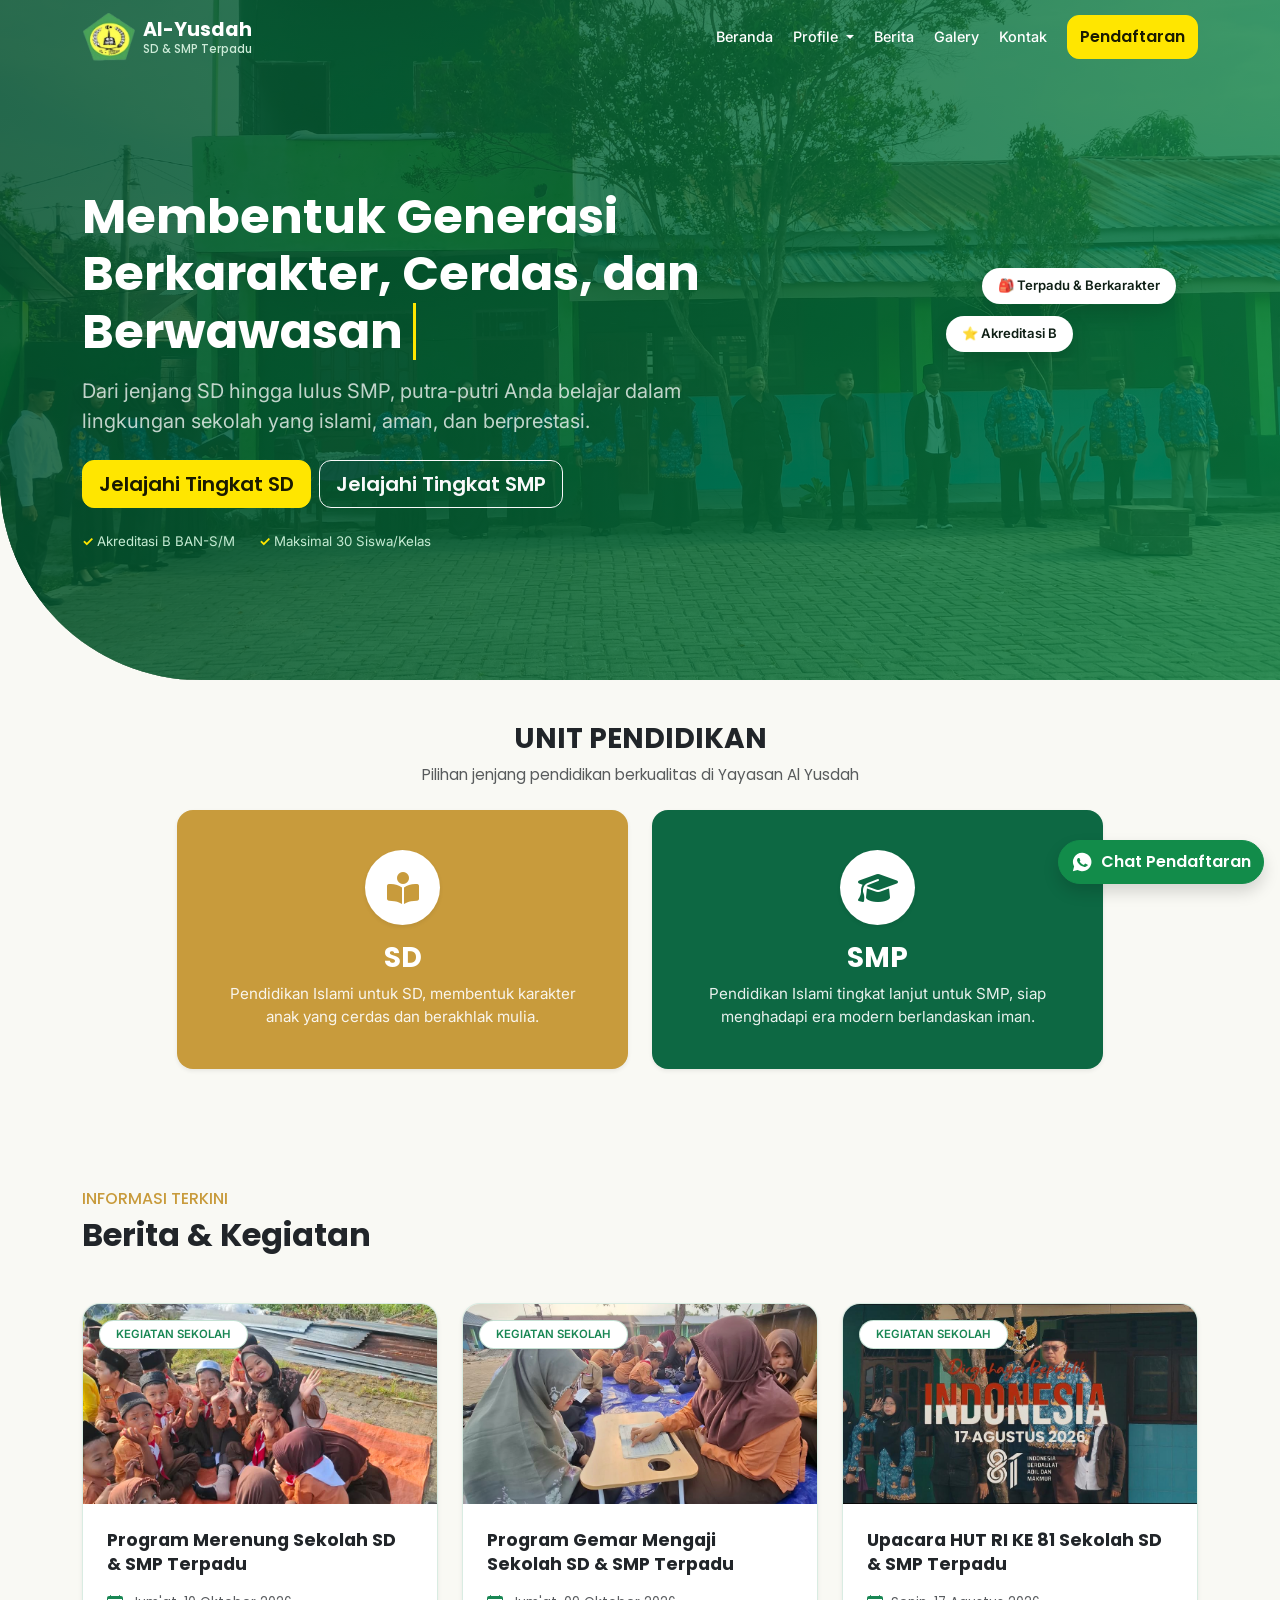
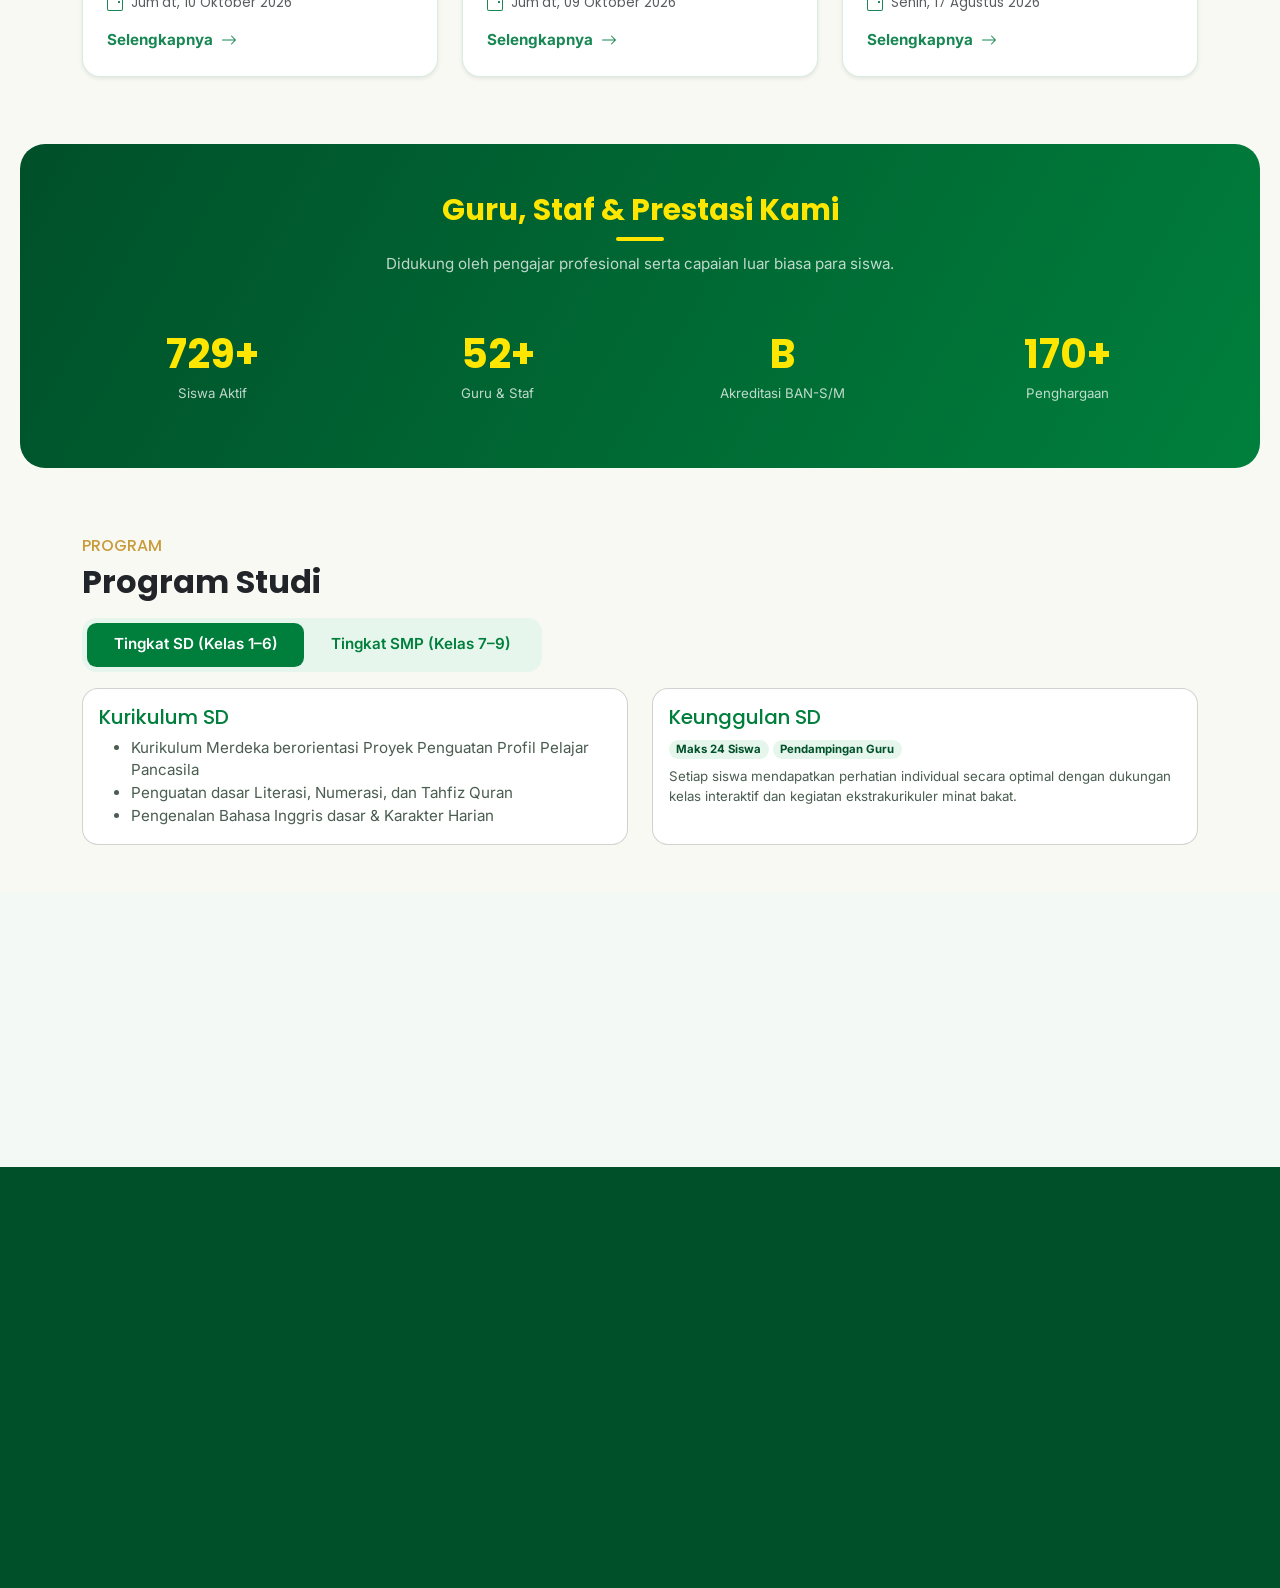
==== commit bdacf71b: "Update index.html" ====
--- a/index.html
+++ b/index.html
@@ -5,6 +5,12 @@
   <!-- Canonical Link -->
   <link rel="canonical" href="https://alyusdah.sch.id/">
   <link rel="icon" href="gambar/logo-alyusdah.png">
+
+  <!-- Favicon Standar Google -->
+  <link rel="icon" type="image/png" sizes="32x32" href="gambar/logo-alyusdah.png">
+  <link rel="shortcut icon" href="gambar/logo-alyusdah.png">
+  <link rel="apple-touch-icon" href="gambar/logo-alyusdah.png">
+
 
   <!-- Meta Open Graph (Agar tampilan bagus saat link dibagikan di WA/FB/Sosmed) -->
   <meta property="og:type" content="website">
--- a/css/style.css
+++ b/css/style.css
@@ -0,0 +1,975 @@
+/* =====================================================================
+   STYLE.CSS : Penyesuaian Elemen & Tema Sekolah Al-Yusdah
+   ===================================================================== */
+
+/* ---------- 1. VARIABEL WARNA & TEMA ---------- */
+:root {
+  --bs-primary: #007F3C;
+  --bs-primary-rgb: 0, 127, 60;
+  --bs-primary-bg-subtle: #E6F6EC;
+  --bs-primary-border-subtle: #B5E3C8;
+  --bs-primary-text-emphasis: #00502A;
+
+  --bs-warning: #FFE600;
+  --bs-warning-rgb: 255, 230, 0;
+
+  --bs-secondary: #4A5D50;
+  --bs-secondary-rgb: 74, 93, 80;
+
+  --bs-link-color: #007F3C;
+  --bs-link-color-rgb: 0, 127, 60;
+  --bs-link-hover-color: #00502A;
+  --bs-link-hover-color-rgb: 0, 80, 42;
+
+  --bs-body-font-family: Inter, system-ui, -apple-system, sans-serif;
+  --bs-body-font-size: 0.95rem;
+  --bs-body-color: #0F1F15;
+  --bs-body-color-rgb: 15, 31, 21;
+  --bs-border-color: #D3E8DB;
+
+  --brand-dark: #00502A;
+  --mint: #E6F6EC;
+  --sage: #B5E3C8;
+  --soft: #F3FAF6;
+}
+
+/* ---------- 2. PENGATURAN DASAR ---------- */
+html {
+  scroll-behavior: smooth;
+  scroll-padding-top: 80px;
+}
+
+body {
+  overflow-x: hidden;
+  background-color: #F9F9F4 !important;
+  
+}
+
+h1, h2, h3, h4, h5, h6, .text-muted, 
+.btn, 
+.navbar-brand {
+  font-family: 'Poppins', sans-serif !important;
+}
+
+
+.text-custom{
+  color: #C89B3C;
+}
+
+.bg-soft {
+  background-color: var(--soft);
+}
+
+.bg-brand-dark {
+  background-color: var(--brand-dark);
+}
+
+.cv-auto {
+  content-visibility: auto;
+  contain-intrinsic-size: auto 600px;
+}
+
+/* Judul Bagian */
+.sec-title {
+  color: var(--bs-primary);
+  font-weight: 700;
+  font-size: clamp(1.4rem, 2.5vw, 1.85rem);
+  position: relative;
+  padding-bottom: 0.85rem;
+  margin-bottom: 0.75rem;
+}
+
+.sec-title::after {
+  content: "";
+  position: absolute;
+  left: 0;
+  bottom: 0;
+  width: 48px;
+  height: 4px;
+  border-radius: 2px;
+  background: var(--bs-warning);
+}
+
+.text-center .sec-title::after {
+  left: 50%;
+  transform: translateX(-50%);
+}
+
+/* ---------- 3. TOMBOL ---------- */
+.btn {
+  border-radius: 0.75rem;
+  font-weight: 600;
+  min-height: 44px;
+  display: inline-flex;
+  align-items: center;
+  justify-content: center;
+}
+
+.btn-sm {
+  min-height: 36px;
+}
+
+.btn-primary {
+  --bs-btn-bg: #007F3C;
+  --bs-btn-border-color: #007F3C;
+  --bs-btn-hover-bg: #00502A;
+  --bs-btn-hover-border-color: #00502A;
+  --bs-btn-active-bg: #00502A;
+  --bs-btn-active-border-color: #00502A;
+  --bs-btn-disabled-bg: #007F3C;
+  --bs-btn-disabled-border-color: #007F3C;
+}
+
+.btn-warning {
+  --bs-btn-color: #1A1A00;
+  --bs-btn-bg: #FFE600;
+  --bs-btn-border-color: #FFE600;
+  --bs-btn-hover-color: #1A1A00;
+  --bs-btn-hover-bg: #F2D800;
+  --bs-btn-hover-border-color: #F2D800;
+  --bs-btn-active-color: #1A1A00;
+  --bs-btn-active-bg: #E6CC00;
+  --bs-btn-active-border-color: #E6CC00;
+}
+
+.wa-float {
+  --bs-btn-bg: #128C4A;
+  --bs-btn-border-color: #128C4A;
+  --bs-btn-hover-bg: #0E7A40;
+  --bs-btn-hover-border-color: #0E7A40;
+  --bs-btn-hover-color: #fff;
+  z-index: 1030;
+  margin-bottom: max(1rem, env(safe-area-inset-bottom)) !important;
+}
+
+
+
+/* ---------- 4. HEADER & NAVBAR ---------- */
+.site-header {
+  position: fixed;
+  top: 0;
+  left: 0;
+  right: 0;
+  z-index: 1040;
+  transition: background 0.3s, box-shadow 0.3s;
+}
+
+.site-header .navbar-brand {
+  color: #fff;
+  font-size: 1.2rem;
+}
+
+.site-header .brand-sub {
+  color: #CDEBD8;
+  font-size: 0.72rem;
+}
+
+.site-header .nav-link {
+  color: #fff;
+  font-size: 0.9rem;
+  font-weight: 500;
+  border-radius: 0.5rem;
+}
+
+.site-header .nav-link:hover,
+.site-header .nav-link.active {
+  background: rgba(255, 255, 255, 0.18);
+  color: #fff;
+}
+
+.site-header .navbar-toggler {
+  border-color: rgba(255, 255, 255, 0.55);
+}
+
+.site-header .navbar-toggler-icon {
+  filter: invert(1);
+}
+
+.site-header .navbar-toggler:focus {
+  box-shadow: 0 0 0 0.2rem rgba(255, 230, 0, 0.4);
+}
+
+/* Header saat di-scroll (Solid White) */
+.site-header.solid {
+  background: rgba(255, 255, 255, 0.96);
+  box-shadow: 0 2px 14px rgba(0, 80, 42, 0.12);
+}
+
+.site-header.solid .navbar-brand {
+  color: var(--bs-primary);
+}
+
+.site-header.solid .brand-sub {
+  color: var(--bs-secondary);
+}
+
+.site-header.solid .nav-link {
+  color: var(--bs-body-color);
+}
+
+.site-header.solid .nav-link:hover,
+.site-header.solid .nav-link.active {
+  background: var(--mint);
+  color: var(--bs-primary);
+}
+
+.site-header.solid .navbar-toggler {
+  border-color: var(--bs-border-color);
+}
+
+.site-header.solid .navbar-toggler-icon {
+  filter: none;
+}
+
+/* Warna saat item dropdown diklik (Active) */
+.dropdown-item:active,
+.dropdown-item.active {
+  background-color: #007F3C !important; /* Ubah dengan warna latar pilihanmu */
+  color: #ffffff !important;           /* Ubah warna teksnya */
+}
+
+/* Warna saat kursor diarahkan ke item dropdown (Hover) */
+.dropdown-item:hover {
+  background-color: #e8f5e9 !important; /* Warna latar saat hover */
+  color: #007F3C !important;           /* Warna teks saat hover */
+}
+
+/* Warna tombol utama dropdown saat sedang terbuka/diklik */
+.dropdown-toggle.show {
+  color: #007F3C !important;
+}
+
+/* ---------- 5. HERO SECTION ---------- */
+.hero {
+  position: relative;
+  overflow: hidden;
+  padding: 140px 0 80px;
+  min-height: clamp(520px, 100vh, 680px);
+  background: linear-gradient(135deg, var(--brand-dark), var(--bs-primary));
+  border-bottom-left-radius: 200px;
+  margin-bottom: 18px;
+}
+
+.hero-bg {
+  position: absolute;
+  inset: 0;
+  z-index: 0;
+}
+
+.hero-bg img {
+  width: 100%;
+  height: 100%;
+  object-fit: cover;
+  object-position: center 60%;
+  display: block;
+}
+
+.hero::before {
+  content: "";
+  position: absolute;
+  inset: 0;
+  z-index: 1;
+  background: linear-gradient(105deg, rgba(0, 80, 42, 0.82) 0%, rgba(0, 127, 60, 0.75) 100%);
+}
+
+.hero > .container {
+  z-index: 2;
+}
+
+.trust-badges {
+  color: #C5EBD3;
+}
+
+.trust-badges span::before {
+  content: "✓ ";
+  color: var(--bs-warning);
+  font-weight: 700;
+}
+
+.floating-badge {
+  position: absolute;
+  background: #fff;
+  color: var(--bs-body-color);
+  padding: 8px 16px;
+  border-radius: 999px;
+  font-weight: 600;
+  font-size: 0.82rem;
+  box-shadow: 0 8px 20px rgba(0, 0, 0, 0.15);
+  animation: melayang 6s ease-in-out infinite;
+}
+
+.fb-1 {
+  right: 3%;
+  top: 22%;
+}
+
+.fb-2 {
+  right: 12%;
+  bottom: 55%;
+  animation-delay: -3s;
+}
+
+@keyframes melayang {
+  0%, 100% {
+    transform: translateY(0);
+  }
+  50% {
+    transform: translateY(-12px);
+  }
+}
+
+@media (max-width: 520px) {
+  .hero {
+    border-bottom-left-radius: 40px;
+  }
+}
+
+
+
+/* Styling Kustom Kartu Unit Pendidikan */
+    .unit-card {
+      border: none;
+      border-radius: 20px;
+      transition: transform 0.3s ease, box-shadow 0.3s ease;
+      cursor: pointer;
+    }
+
+    .unit-card:hover {
+      transform: translateY(-8px);
+      box-shadow: 0 12px 25px rgba(0, 0, 0, 0.15) !important;
+    }
+
+    /* Kartu SD (Emas / Warm Gold) */
+    .card-sd {
+      background-color: #C89B3C;
+      color: #FFFFFF;
+    }
+
+    /* Kartu SMP (Hijau Islami / Emerald) */
+    .card-smp {
+      background-color: #0D6843;
+      color: #FFFFFF;
+    }
+
+    /* Lingkaran Ikon Putih */
+    .icon-circle {
+      width: 75px;
+      height: 75px;
+      background-color: #FFFFFF;
+      border-radius: 50%;
+      display: flex;
+      align-items: center;
+      justify-content: center;
+      margin: 0 auto;
+    }
+
+    .icon-circle i {
+      font-size: 32px;
+    }
+
+    .card-sd .icon-circle i {
+      color: #C89B3C;
+    }
+
+    .card-smp .icon-circle i {
+      color: #0D6843;
+    }
+
+
+
+/* card berita */
+/* Styling Kustom Card Berita */
+.card-berita {
+  border-radius: 18px !important;
+  /* Border awal transparan atau abu-abu sangat tipis */
+  border: 1.5px solid rgba(0, 127, 60, 0.15) !important; 
+  overflow: hidden;
+  transition: all 0.3s ease-in-out;
+}
+
+/* Border berubah menjadi hijau pekat (warna utama) dan card naik saat kursor diarahkan */
+.card-berita:hover {
+  border-color: #007F3C !important; 
+  transform: translateY(-6px);
+  box-shadow: 0 12px 24px rgba(0, 127, 60, 0.15) !important;
+}
+
+.card-img-wrapper {
+  height: 200px;
+}
+
+.news-img {
+  width: 100%;
+  height: 100%;
+  object-fit: cover;
+}
+
+.news-title {
+  line-height: 1.4;
+  font-size: 1.1rem;
+}
+
+.news-link {
+  transition: gap 0.2s ease;
+}
+
+.card-berita:hover .news-link {
+  gap: 8px !important;
+}
+
+
+/* Card & Icon */
+.card {
+  border-radius: 1rem;
+}
+
+.card-lift {
+  transition: transform 0.25s, box-shadow 0.25s;
+}
+
+.card-lift:hover {
+  transform: translateY(-4px);
+  box-shadow: 0 14px 30px rgba(0, 80, 42, 0.13);
+}
+
+.icon-box {
+  width: 52px;
+  height: 52px;
+  border-radius: 0.85rem;
+  background: var(--mint);
+  display: grid;
+  place-items: center;
+  font-size: 1.6rem;
+}
+
+.thumb {
+  height: 140px;
+  background: linear-gradient(135deg, var(--mint), var(--sage));
+  display: grid;
+  place-items: center;
+  font-size: 2.8rem;
+  overflow: hidden;
+}
+
+.thumb img {
+  width: 100%;
+  height: 100%;
+  object-fit: cover;
+}
+
+/* Nav Pills */
+.nav-pills {
+  --bs-nav-link-color: var(--bs-primary);
+  --bs-nav-pills-link-active-bg: var(--bs-primary);
+  background: var(--mint);
+  border-radius: 0.9rem;
+  padding: 5px;
+  max-width: 460px;
+}
+
+.nav-pills .nav-link {
+  font-weight: 600;
+  border-radius: 0.6rem;
+  min-height: 44px;
+}
+
+/* Sambutan & Stats */
+.sambutan-foto {
+  max-width: 420px;
+}
+
+@media (min-width: 768px) {
+  .sambutan-foto {
+    max-width: none;
+  }
+}
+
+.stats-section {
+  background: linear-gradient(120deg, var(--brand-dark), var(--bs-primary));
+  margin: 20px;
+  border-radius: 25px;
+}
+
+.stat-num {
+  font-family: Poppins, sans-serif;
+  font-weight: 700;
+  font-size: clamp(1.8rem, 3.5vw, 2.5rem);
+  color: var(--bs-warning);
+}
+
+/* ---------- 7. SCROLLBAR HIJAU GRADASI TEBAL ---------- */
+::-webkit-scrollbar {
+  width: 18px;
+  height: 18px;
+}
+
+::-webkit-scrollbar-track {
+  background: var(--mint);
+}
+
+::-webkit-scrollbar-thumb {
+  background: linear-gradient(180deg, #00A651 0%, #007F3C 55%, #00502A 100%);
+  border-radius: 999px;
+  border: 3px solid var(--mint);
+}
+
+::-webkit-scrollbar-thumb:hover {
+  background: linear-gradient(180deg, #00C060 0%, #00903F 55%, #006A36 100%);
+}
+
+
+
+
+
+
+/* file sambutan */
+/* =====================================================================
+   STYLING DESAIN TIMELINE / JEJAK SEKOLAH
+   ===================================================================== */
+
+.span-custom{
+  color: #007F3C;
+}   
+
+/* Kontainer Utama Timeline */
+.timeline-wrapper {
+  position: relative;
+  max-width: 960px;
+  margin: 0 auto;
+  padding: 20px 0;
+}
+
+/* Garis Tipis Vertikal di Tengah */
+.timeline-main-line {
+  position: absolute;
+  top: 0;
+  bottom: 0;
+  left: 50%;
+  width: 2px;
+  background-color: #007F3C; /* Warna garis biru terang */
+  transform: translateX(-50%);
+}
+
+/* Baris Tiap Item Timeline */
+.timeline-row {
+  position: relative;
+  width: 50%;
+  margin-bottom: 40px;
+}
+
+.timeline-row.left {
+  left: 0;
+  padding-right: 45px;
+}
+
+.timeline-row.right {
+  left: 50%;
+  padding-left: 45px;
+}
+
+/* Titik Lingkaran di Garis Tengah */
+.timeline-dot-icon {
+  position: absolute;
+  top: 32px;
+  width: 18px;
+  height: 18px;
+  border-radius: 50%;
+  background-color: #0f9e52; /* Biru utama */
+  border: 3px solid #ffffff;
+  box-shadow: 0 0 0 2px #04d867;
+  z-index: 2;
+}
+
+.timeline-row.left .timeline-dot-icon {
+  right: -9px;
+}
+
+.timeline-row.right .timeline-dot-icon {
+  left: -9px;
+}
+
+/* Kotak Kartu Timeline */
+.timeline-box {
+  background: #ffffff;
+  border: 1.5px solid #dbeafe; /* Border biru lembut */
+  border-radius: 20px; /* Sudut membulat halus */
+  padding: 28px 30px;
+  box-shadow: 0 4px 14px rgba(37, 99, 235, 0.03);
+  transition: all 0.3s ease;
+}
+
+.timeline-box:hover {
+  border-color: #04d867;
+  box-shadow: 0 8px 24px rgba(37, 99, 235, 0.08);
+}
+
+/* Badge Tahun Oval */
+.badge-year {
+  display: inline-block;
+  background-color: #016b32;
+  color: #ffffff;
+  font-weight: 700;
+  font-size: 0.85rem;
+  padding: 6px 18px;
+  border-radius: 50px;
+  margin-bottom: 16px;
+}
+
+/* Judul & Deskripsi Teks */
+.timeline-title {
+  font-size: 1.35rem;
+  font-weight: 700;
+  color: #0f172a;
+  margin-bottom: 12px;
+}
+
+.timeline-desc {
+  color: #64748b;
+  font-size: 0.95rem;
+  line-height: 1.6;
+  margin-bottom: 0;
+}
+
+
+/* Navbar Tetap/Selalu Muncul untuk Halaman Sub (seperti sambutan.html) */
+.site-header-static {
+  background-color: #ffffff;
+  position: sticky;
+  top: 0;
+  z-index: 1030;
+}
+
+.site-header-static .nav-link {
+  color: #333333 !important;
+  font-weight: 500;
+}
+
+.site-header-static .nav-link:hover,
+.site-header-static .nav-link.active {
+  color: #007F3C !important; /* Warna hijau khas Al-Yusdah */
+}
+
+.site-header-static .navbar-brand {
+  color: #111111 !important;
+}
+
+
+/* Responsif untuk Layar Ponsel/HP */
+@media (max-width: 767.98px) {
+  .timeline-main-line {
+    left: 20px;
+  }
+  .timeline-row {
+    width: 100%;
+    padding-left: 50px !important;
+    padding-right: 0 !important;
+  }
+  .timeline-row.right {
+    left: 0;
+  }
+  .timeline-row.left .timeline-dot-icon,
+  .timeline-row.right .timeline-dot-icon {
+    left: 11px;
+  }
+  
+}
+
+
+
+
+
+/* Firefox Fallback */
+@supports not selector(::-webkit-scrollbar) {
+  html {
+    scrollbar-color: #007F3C #E6F6EC;
+    scrollbar-width: auto;
+  }
+}
+
+/* Accessibility: Reduced Motion */
+@media (prefers-reduced-motion: reduce) {
+  *, ::before, ::after {
+    animation: none !important;
+    transition: none !important;
+    scroll-behavior: auto !important;
+  }
+}
+
+/* lebar layar penuh  */
+
+@media (min-width: 546px) {
+  .selamat {
+    display: none !important;
+  }
+
+}
+
+
+
+
+
+
+/* hp file index.html */
+
+@media (max-width: 546px) {
+
+  .hero {
+  position: relative;
+  overflow: hidden;
+  padding: 140px 0 80px;
+  min-height: clamp(430px, 80vh, 200px) !important;
+  background: linear-gradient(135deg, var(--brand-dark), var(--bs-primary));
+  border-bottom-left-radius: 100px;
+  margin-bottom: 18px;
+}
+
+.hero-bg {
+  position: absolute;
+  inset: 0;
+  z-index: 0;
+}
+
+.hero-bg img {
+  width: 100%;
+  height: 100%;
+  object-fit: cover;
+  object-position: center 60%;
+  display: block;
+}
+
+  .hero{
+    min-height: clamp(520px, 80vh, 300px);
+  }
+
+  .selamat{
+    margin-top: -140px;
+  }
+
+  .trust-badges{
+    margin-top: -25px;
+  }
+
+  .karakter {
+    display: none !important;
+  }
+  
+  .paragraf{
+    display: none !important;
+    
+  }
+  .btn-custom{
+    display: none !important;
+
+  }
+
+ /* ---------- EFEK MENGETIK LOOPING (KETIK - DIAN - HILANG) ---------- */
+.typing-text {
+  color: #F2D800;
+  display: inline-block;
+  overflow: hidden;
+  white-space: nowrap;
+  border-right: 3px solid var(--bs-warning); /* Garis kursor ketik */
+  vertical-align: bottom;
+  width: 0;
+  animation: 
+    ketikHapus 5s steps(6) infinite, /* Loop terus menerus setiap 5 detik */
+    kedip 0.75s step-end infinite;
+}
+
+/* Keyframe untuk mengetik, diam sejenak, lalu terhapus */
+@keyframes ketikHapus {
+  0% { 
+    width: 0; 
+  }
+  30%, 70% { 
+    width: 7.7ch; /* Kata "Global" muncul sempurna & diam sejenak */
+  }
+  100% { 
+    width: 0; /* Teks terhapus/hilang kembali */
+  }
+}
+
+/* Animasi kursor berkedip */
+@keyframes kedip {
+  from, to { border-color: transparent; }
+  50% { border-color: var(--bs-warning); }
+}
+
+}
+
+
+
+
+
+
+ /* ---------- EFEK MENGETIK LOOPING (KETIK - DIAN - HILANG) ---------- */
+.typing-text-1 {
+  color: #F2D800;
+  display: inline-block;
+  overflow: hidden;
+  white-space: nowrap;
+  border-right: 3px solid var(--bs-warning); /* Garis kursor ketik */
+  vertical-align: bottom;
+  width: 0;
+  animation: 
+    ketikHapuss 5s steps(6) infinite, /* Loop terus menerus setiap 5 detik */
+    kedip 0.75s step-end infinite;
+}
+
+/* Keyframe untuk mengetik, diam sejenak, lalu terhapus */
+@keyframes ketikHapuss {
+  0% { 
+    width: 0; 
+  }
+  30%, 70% { 
+    width: 5.2ch; /* Kata "Global" muncul sempurna & diam sejenak */
+  }
+  100% { 
+    width: 0; /* Teks terhapus/hilang kembali */
+  }
+}
+
+/* Animasi kursor berkedip */
+@keyframes kedip {
+  from, to { border-color: transparent; }
+  50% { border-color: var(--bs-warning); }
+}
+
+
+
+
+/* file guru */
+/* =====================================================================
+   KONSEP HALAMAN GURU BARU (DESAIN MODERN 3 KOLOM)
+   ===================================================================== */
+
+/* Hero Banner */
+
+/* Filter Tab Pills */
+.guru-filter-pills .btn-filter {
+  border: none;
+  color: #475569;
+  font-weight: 600;
+  font-size: 0.9rem;
+  transition: all 0.3s ease;
+}
+
+.guru-filter-pills .btn-filter.active,
+.guru-filter-pills .btn-filter:hover {
+  background-color: #007F3C;
+  color: #ffffff;
+}
+
+/* Kartu Profil Guru */
+.guru-card {
+  position: relative;
+  background: #ffffff;
+  border-radius: 16px;
+  padding: 24px 20px;
+  height: 100%;
+  border: 1px solid #e2e8f0;
+  box-shadow: 0 4px 12px rgba(0, 0, 0, 0.03);
+  transition: all 0.3s ease;
+  overflow: hidden;
+}
+
+/* Garis Akses Horizontal Hijau di Atas Kartu */
+.guru-card::before {
+  content: "";
+  position: absolute;
+  top: 0;
+  left: 0;
+  right: 0;
+  height: 5px;
+  background-color: #007F3C;
+}
+
+.guru-card:hover {
+  transform: translateY(-6px);
+  box-shadow: 0 12px 28px rgba(0, 127, 60, 0.12);
+  border-color: #a7f3d0;
+}
+
+/* Badge Jenjang */
+.guru-badge-tag {
+  display: inline-block;
+  background-color: #007F3C;
+  color: #ffffff;
+  font-weight: 700;
+  font-size: 0.78rem;
+  padding: 4px 12px;
+  border-radius: 50px;
+  margin-bottom: 14px;
+}
+
+
+/* Container Foto & Hover Overlay */
+.guru-img-container {
+  position: relative;
+  width: 100%;
+  height: 230px;
+  border-radius: 12px;
+  overflow: hidden;
+}
+
+.guru-img-container img {
+  width: 100%;
+  height: 100%;
+  object-fit: cover;
+  object-position: top center;
+  transition: transform 0.4s ease;
+}
+
+.guru-card:hover .guru-img-container img {
+  transform: scale(1.05);
+}
+
+/* Social Overlay saat Hover */
+.guru-social-overlay {
+  position: absolute;
+  inset: 0;
+  background: rgba(0, 127, 60, 0.65);
+  display: flex;
+  align-items: center;
+  justify-content: center;
+  gap: 12px;
+  opacity: 0;
+  transition: opacity 0.3s ease;
+}
+
+.guru-card:hover .guru-social-overlay {
+  opacity: 1;
+}
+
+.social-icon {
+  width: 40px;
+  height: 40px;
+  background: #ffffff;
+  color: #007F3C;
+  border-radius: 50%;
+  display: flex;
+  align-items: center;
+  justify-content: center;
+  text-decoration: none;
+  font-size: 1.1rem;
+  transition: transform 0.2s ease;
+}
+
+.social-icon:hover {
+  transform: scale(1.15);
+  color: #005c2b;
+}
+
+/* Typography Kartu */
+.guru-name {
+  font-size: 1.2rem;
+  font-weight: 700;
+  color: #0f172a;
+}
+
+.guru-desc {
+  color: #64748b;
+  font-size: 0.88rem;
+  line-height: 1.5;
+  margin-bottom: 0;
+}
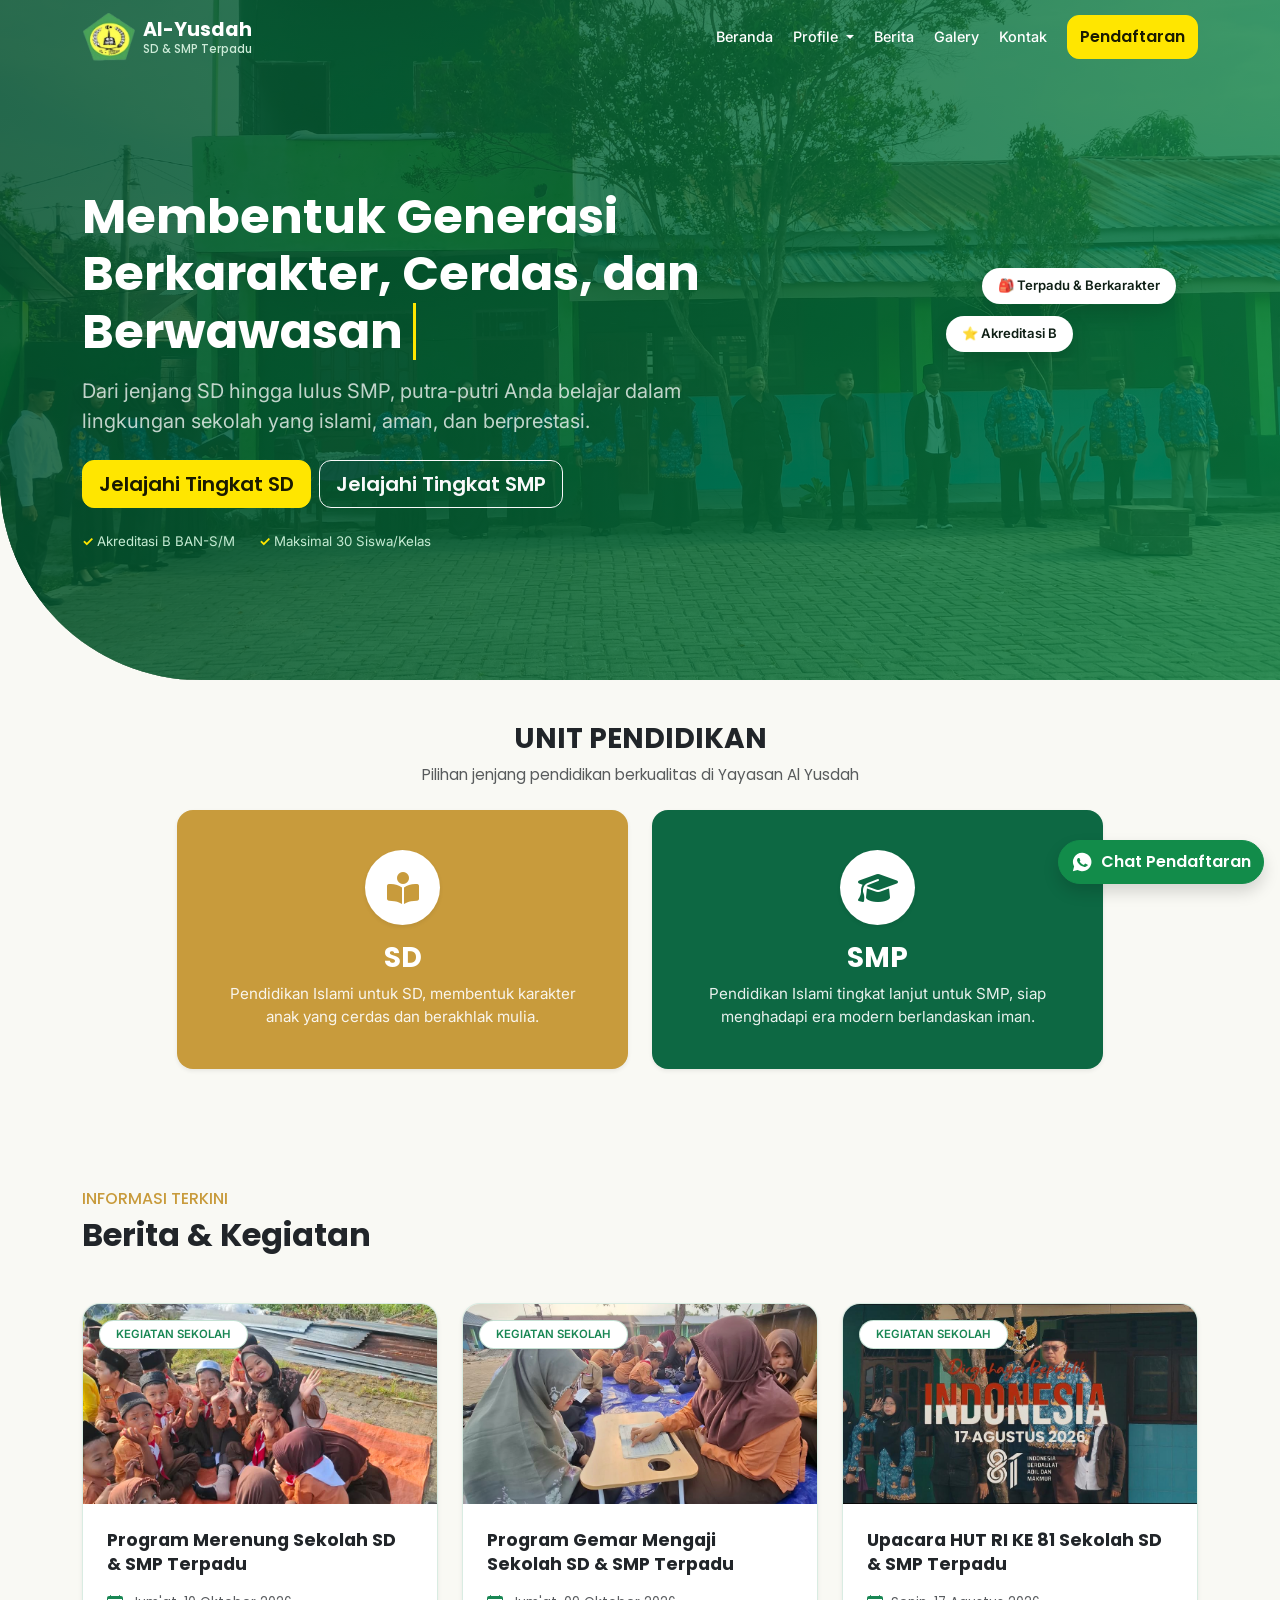
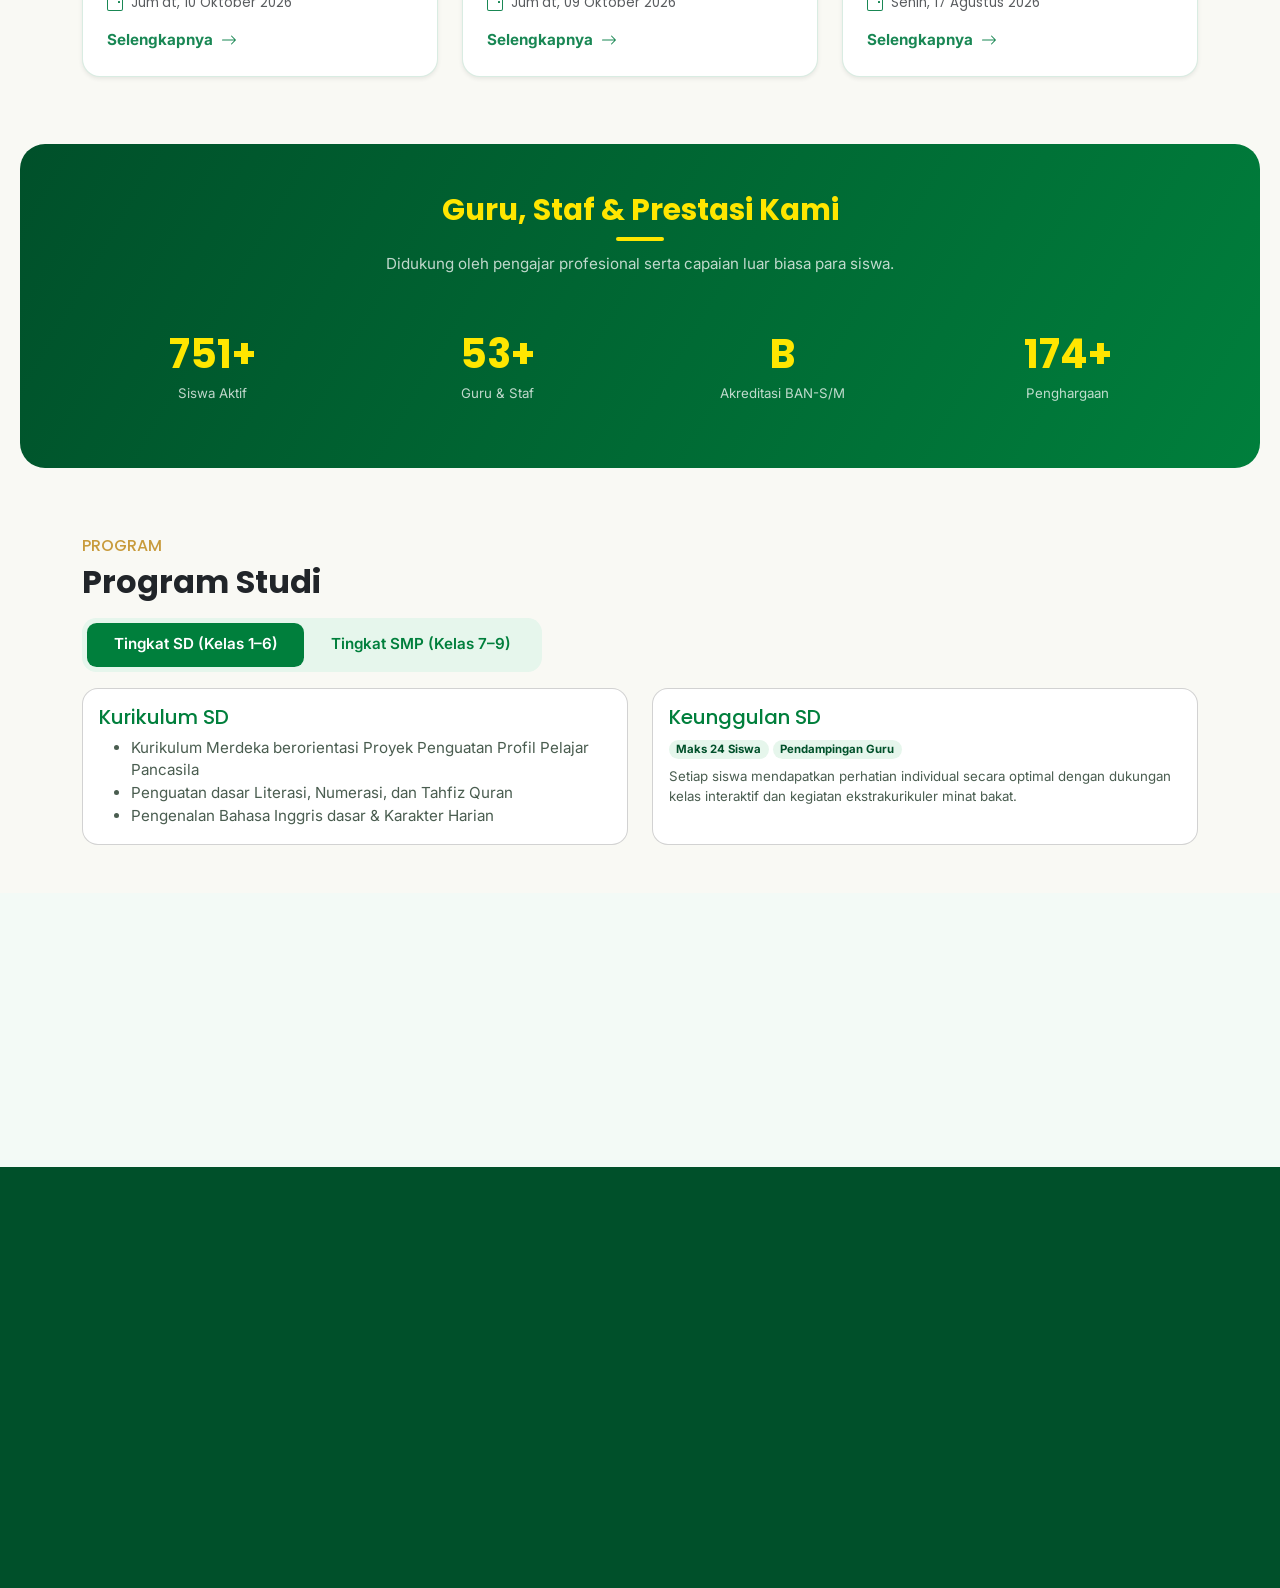
==== commit b9309e8a: "Update index.html" ====
--- a/index.html
+++ b/index.html
@@ -7,7 +7,7 @@
   <link rel="icon" href="gambar/logo-alyusdah.png">
 
   <!-- Favicon Standar Google -->
-  <link rel="icon" type="image/png" sizes="32x32" href="gambar/logo-alyusdah.png">
+  <link rel="icon" type="image/png" sizes="512x512" href="gambar/logo-alyusdah.png">
   <link rel="shortcut icon" href="gambar/logo-alyusdah.png">
   <link rel="apple-touch-icon" href="gambar/logo-alyusdah.png">
 
@@ -18,6 +18,7 @@
   <meta property="og:title" content="alyusdah">
   <meta property="og:description" content="Website Resmi Sekolah SD & SMP Terpadu Al-Yusdah - Membentuk Generasi Berkarakter, Cerdas, dan Berwawasan Global.">
   <meta property="og:image" content="https://alyusdah.sch.id/gambar/secion-hero.jpeg">
+  <meta name="keywords" content="alyusdah, Al yusdah, yayasan perguruan alyusdah, sekolah alyusdah, SD alyusdah, SMP alyusdah, yayasan alyusdah">
   
   <meta charset="utf-8">
   <meta name="viewport" content="width=device-width, initial-scale=1, viewport-fit=cover">
